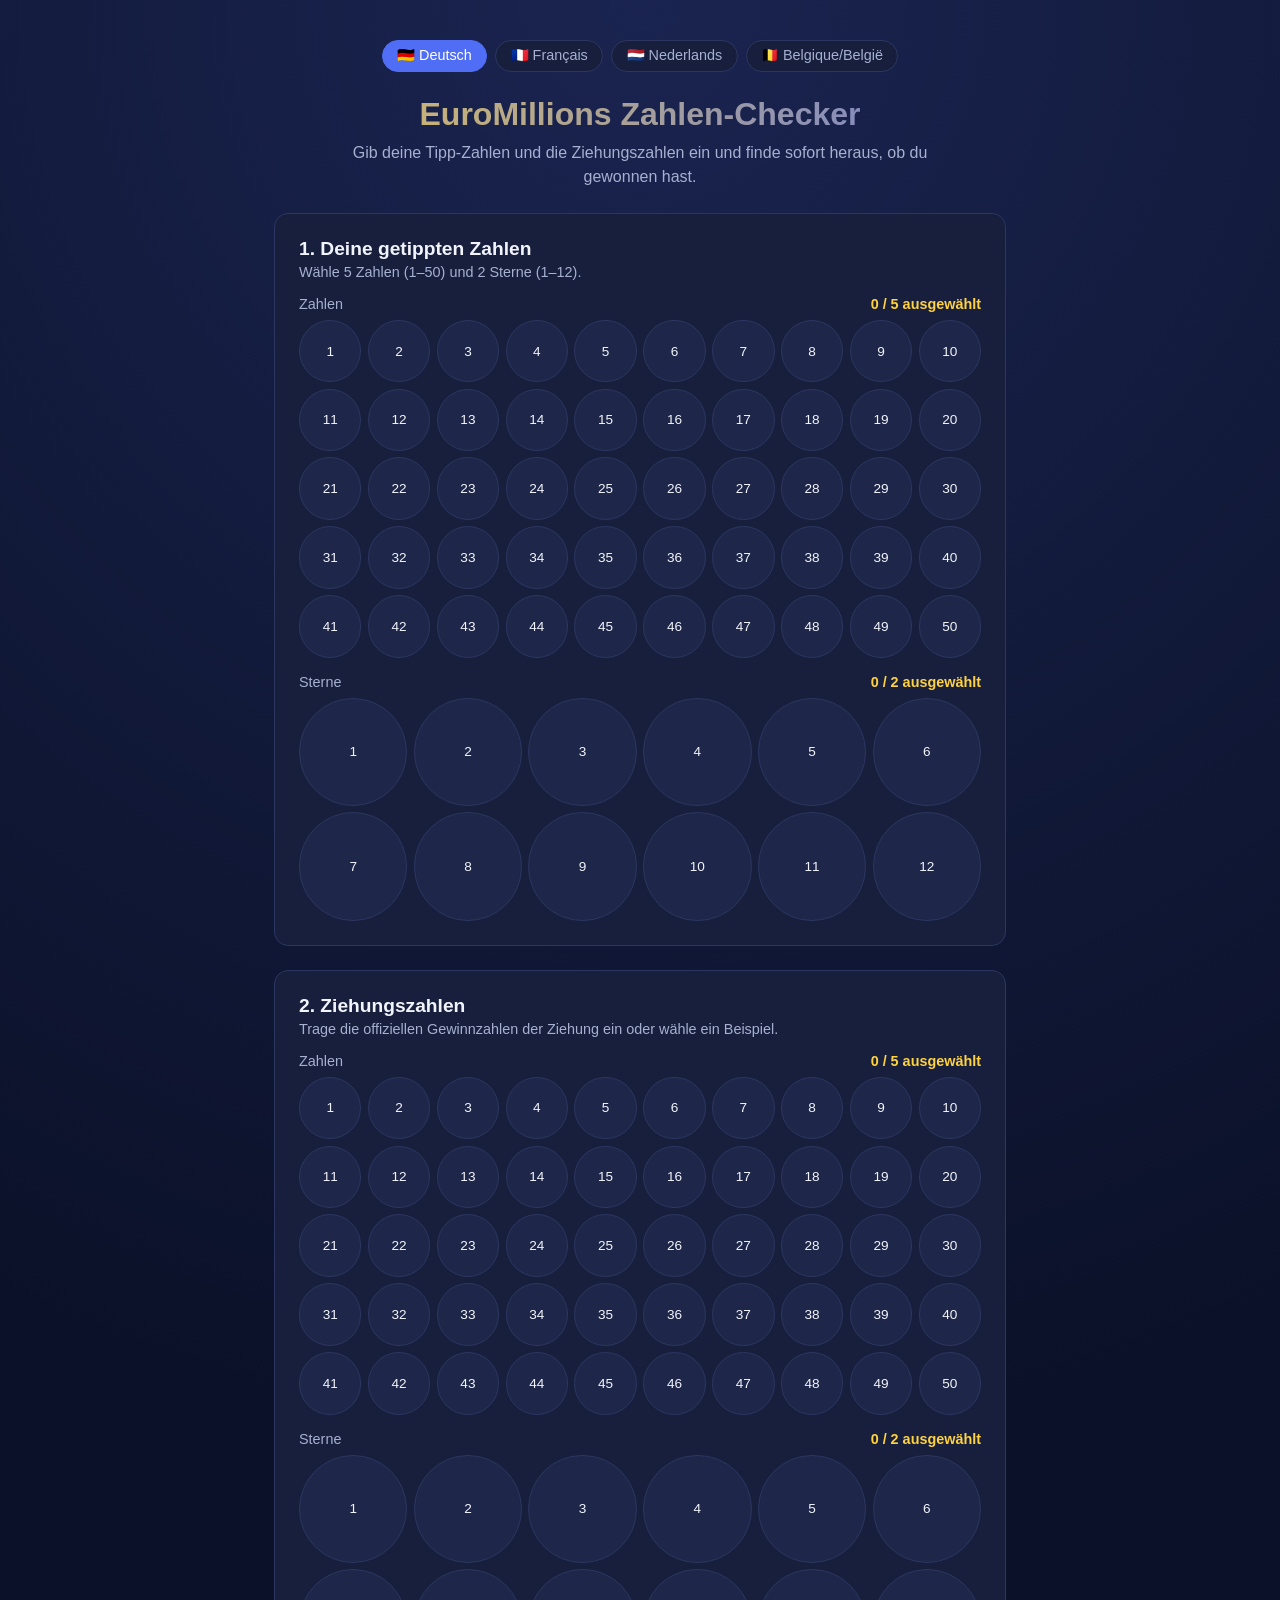
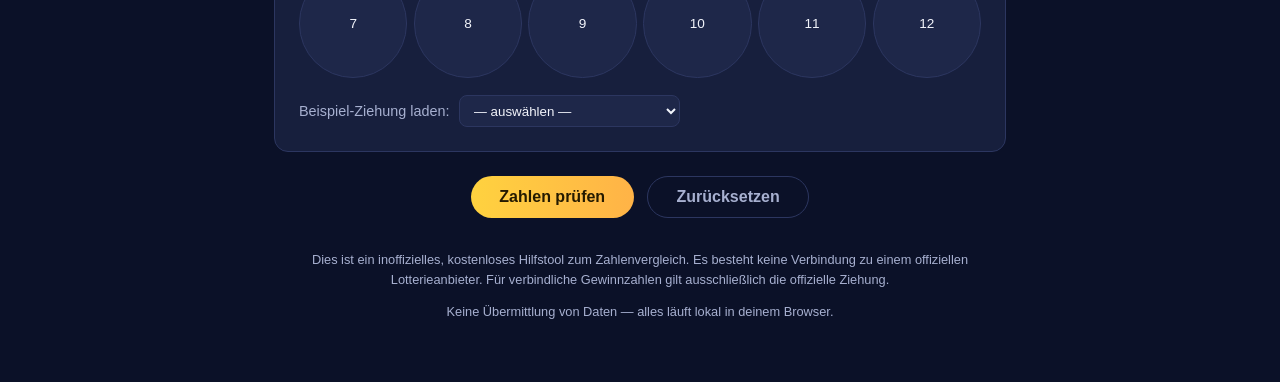
==== index.html @ 64deb373 "Add EuroMillions number checker website (DE/FR/NL/BE) Static client-side site where users pick their" ====
<!DOCTYPE html>
<html lang="de">
<head>
  <meta charset="UTF-8" />
  <meta name="viewport" content="width=device-width, initial-scale=1.0" />
  <title>EuroMillions Zahlen-Checker</title>
  <link rel="stylesheet" href="assets/style.css" />
</head>
<body>
  <header>
    <div class="lang-switch">
      <button class="lang-btn" data-lang="de" type="button">🇩🇪 Deutsch</button>
      <button class="lang-btn" data-lang="fr" type="button">🇫🇷 Français</button>
      <button class="lang-btn" data-lang="nl" type="button">🇳🇱 Nederlands</button>
      <button class="lang-btn" data-lang="be" type="button">🇧🇪 Belgique/België</button>
    </div>
    <h1 data-i18n="headerTitle">EuroMillions Zahlen-Checker</h1>
    <p data-i18n="headerSubtitle">Gib deine Tipp-Zahlen und die Ziehungszahlen ein.</p>
  </header>

  <main>
    <section class="panel">
      <h2 data-i18n="yourNumbersTitle">1. Deine getippten Zahlen</h2>
      <p class="hint" data-i18n="yourNumbersHint">Wähle 5 Zahlen und 2 Sterne.</p>

      <div class="group-label">
        <span data-i18n="mainNumbersLabel">Zahlen</span>
        <span class="count" id="yourMainCount">0 / 5</span>
      </div>
      <div class="grid" id="yourMainGrid" data-count="main"></div>

      <div class="group-label">
        <span data-i18n="starsLabel">Sterne</span>
        <span class="count" id="yourStarsCount">0 / 2</span>
      </div>
      <div class="grid" id="yourStarsGrid" data-count="stars"></div>
    </section>

    <section class="panel">
      <h2 data-i18n="winningNumbersTitle">2. Ziehungszahlen</h2>
      <p class="hint" data-i18n="winningNumbersHint">Trage die offiziellen Gewinnzahlen ein.</p>

      <div class="group-label">
        <span data-i18n="mainNumbersLabel">Zahlen</span>
        <span class="count" id="winMainCount">0 / 5</span>
      </div>
      <div class="grid" id="winMainGrid" data-count="main"></div>

      <div class="group-label">
        <span data-i18n="starsLabel">Sterne</span>
        <span class="count" id="winStarsCount">0 / 2</span>
      </div>
      <div class="grid" id="winStarsGrid" data-count="stars"></div>

      <div class="example-row">
        <label for="exampleSelect" data-i18n="exampleDrawsLabel">Beispiel-Ziehung laden:</label>
        <select id="exampleSelect"></select>
      </div>
    </section>

    <div class="actions">
      <button class="btn btn-primary" id="checkBtn" data-i18n="checkButton" type="button">Zahlen prüfen</button>
      <button class="btn btn-secondary" id="resetBtn" data-i18n="resetButton" type="button">Zurücksetzen</button>
    </div>

    <p class="warning" id="incompleteWarning" hidden></p>

    <section class="panel result-panel" id="resultPanel" hidden>
      <h2 data-i18n="resultTitle">Ergebnis</h2>
      <p id="resultSummary"></p>
      <p id="resultTier" hidden></p>
      <p id="resultMessage"></p>
    </section>
  </main>

  <footer>
    <p data-i18n="footerDisclaimer"></p>
    <p data-i18n="footerNote"></p>
  </footer>

  <script src="assets/i18n.js"></script>
  <script src="assets/app.js"></script>
</body>
</html>
---- assets/style.css ----
:root {
  --bg: #0f1730;
  --bg-panel: #171f3d;
  --bg-panel-2: #1e2749;
  --accent: #ffd23f;
  --accent-2: #4f6df5;
  --text: #f2f4fb;
  --text-dim: #a7b0d0;
  --border: #2c3660;
  --win: #2ecc71;
  --no-win: #ff6b6b;
  --radius: 14px;
}

* {
  box-sizing: border-box;
}

body {
  margin: 0;
  font-family: "Segoe UI", Roboto, Helvetica, Arial, sans-serif;
  background: radial-gradient(circle at top, #1a2450, #0b1128 70%);
  color: var(--text);
  min-height: 100vh;
  padding-bottom: 3rem;
}

header {
  text-align: center;
  padding: 2.5rem 1.5rem 1.5rem;
}

.lang-switch {
  display: flex;
  justify-content: center;
  gap: 0.5rem;
  margin-bottom: 1.5rem;
  flex-wrap: wrap;
}

.lang-btn {
  background: var(--bg-panel);
  border: 1px solid var(--border);
  color: var(--text-dim);
  padding: 0.4rem 0.9rem;
  border-radius: 999px;
  cursor: pointer;
  font-size: 0.9rem;
  transition: all 0.15s ease;
}

.lang-btn:hover {
  color: var(--text);
  border-color: var(--accent-2);
}

.lang-btn.active {
  background: var(--accent-2);
  color: #fff;
  border-color: var(--accent-2);
}

header h1 {
  margin: 0 0 0.5rem;
  font-size: 2rem;
  background: linear-gradient(90deg, var(--accent), var(--accent-2));
  -webkit-background-clip: text;
  background-clip: text;
  color: transparent;
}

header p {
  color: var(--text-dim);
  max-width: 600px;
  margin: 0 auto;
  line-height: 1.5;
}

main {
  max-width: 780px;
  margin: 0 auto;
  padding: 0 1.5rem;
  display: flex;
  flex-direction: column;
  gap: 1.5rem;
}

.panel {
  background: var(--bg-panel);
  border: 1px solid var(--border);
  border-radius: var(--radius);
  padding: 1.5rem;
}

.panel h2 {
  margin: 0 0 0.25rem;
  font-size: 1.2rem;
}

.panel .hint {
  color: var(--text-dim);
  font-size: 0.9rem;
  margin: 0 0 1rem;
}

.group-label {
  display: flex;
  justify-content: space-between;
  align-items: baseline;
  margin: 1rem 0 0.5rem;
  font-size: 0.9rem;
  color: var(--text-dim);
}

.group-label .count {
  font-weight: 600;
  color: var(--accent);
}

.grid {
  display: grid;
  grid-template-columns: repeat(10, 1fr);
  gap: 0.4rem;
}

.grid[data-count="stars"] {
  grid-template-columns: repeat(6, 1fr);
}

.num-btn {
  aspect-ratio: 1;
  border-radius: 50%;
  border: 1px solid var(--border);
  background: var(--bg-panel-2);
  color: var(--text);
  font-size: 0.85rem;
  cursor: pointer;
  transition: transform 0.1s ease, background 0.15s ease, border-color 0.15s ease;
}

.num-btn:hover {
  border-color: var(--accent-2);
  transform: scale(1.05);
}

.num-btn.selected {
  background: var(--accent-2);
  border-color: var(--accent-2);
  color: #fff;
  font-weight: 700;
}

.grid[data-count="stars"] .num-btn.selected {
  background: var(--accent);
  border-color: var(--accent);
  color: #241a00;
}

.num-btn.match {
  outline: 3px solid var(--win);
  outline-offset: 1px;
}

.example-row {
  display: flex;
  align-items: center;
  gap: 0.6rem;
  margin-top: 1.1rem;
  flex-wrap: wrap;
}

.example-row label {
  font-size: 0.9rem;
  color: var(--text-dim);
}

.example-row select {
  background: var(--bg-panel-2);
  color: var(--text);
  border: 1px solid var(--border);
  border-radius: 8px;
  padding: 0.4rem 0.6rem;
}

.actions {
  display: flex;
  gap: 0.8rem;
  justify-content: center;
  flex-wrap: wrap;
}

.btn {
  border: none;
  border-radius: 999px;
  padding: 0.7rem 1.8rem;
  font-size: 1rem;
  font-weight: 600;
  cursor: pointer;
  transition: transform 0.1s ease, opacity 0.15s ease;
}

.btn:hover {
  transform: translateY(-1px);
}

.btn-primary {
  background: linear-gradient(90deg, var(--accent), #ffb347);
  color: #241a00;
}

.btn-secondary {
  background: transparent;
  color: var(--text-dim);
  border: 1px solid var(--border);
}

.warning {
  text-align: center;
  color: var(--no-win);
  font-weight: 600;
}

.result-panel {
  text-align: center;
  border-width: 2px;
}

.result-panel.win {
  border-color: var(--win);
  box-shadow: 0 0 0 1px var(--win) inset;
}

.result-panel.no-win {
  border-color: var(--no-win);
  box-shadow: 0 0 0 1px var(--no-win) inset;
}

#resultSummary {
  font-size: 1.1rem;
  margin: 0.5rem 0;
}

#resultTier {
  font-weight: 700;
  color: var(--accent);
  margin: 0.5rem 0;
}

#resultMessage {
  font-size: 1.15rem;
  font-weight: 600;
  margin: 0.5rem 0 0;
}

footer {
  max-width: 780px;
  margin: 2rem auto 0;
  padding: 0 1.5rem;
  color: var(--text-dim);
  font-size: 0.8rem;
  line-height: 1.5;
  text-align: center;
}

@media (max-width: 480px) {
  .grid {
    grid-template-columns: repeat(6, 1fr);
  }
  .grid[data-count="stars"] {
    grid-template-columns: repeat(6, 1fr);
  }
}
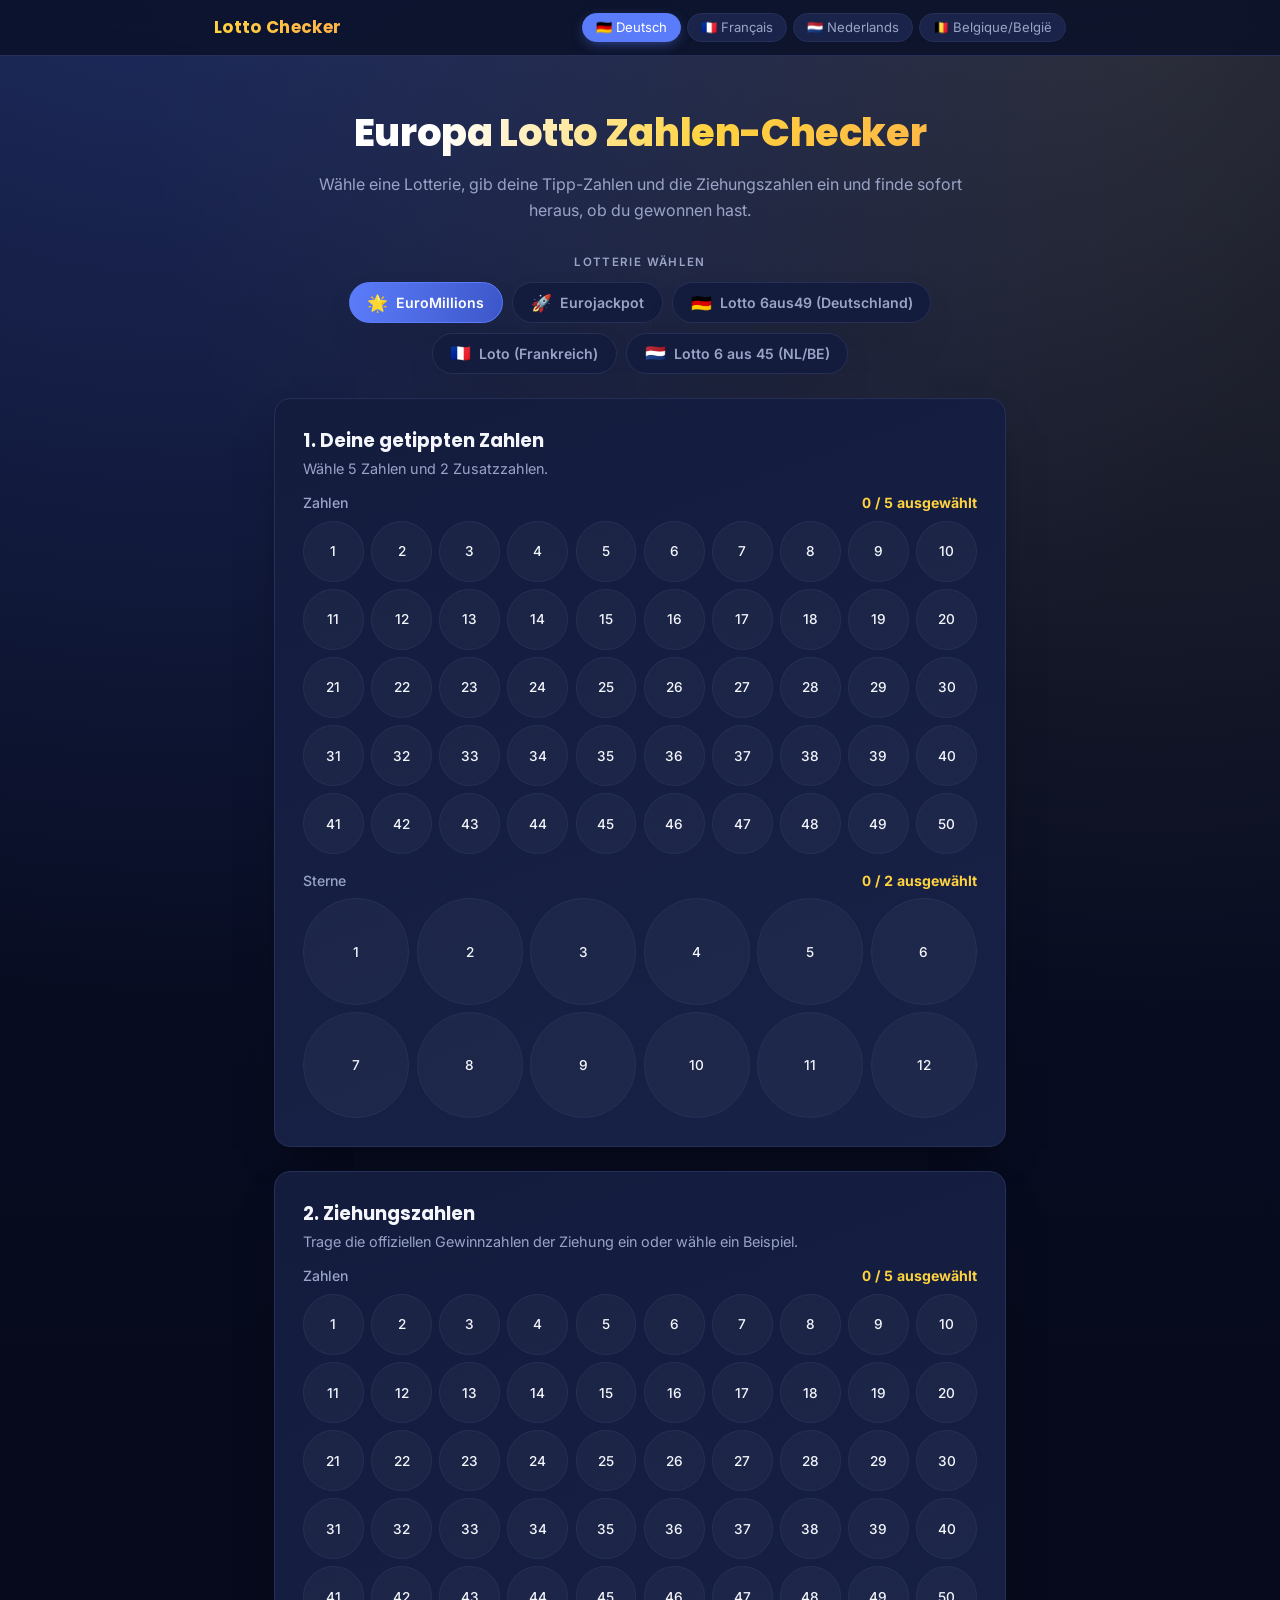
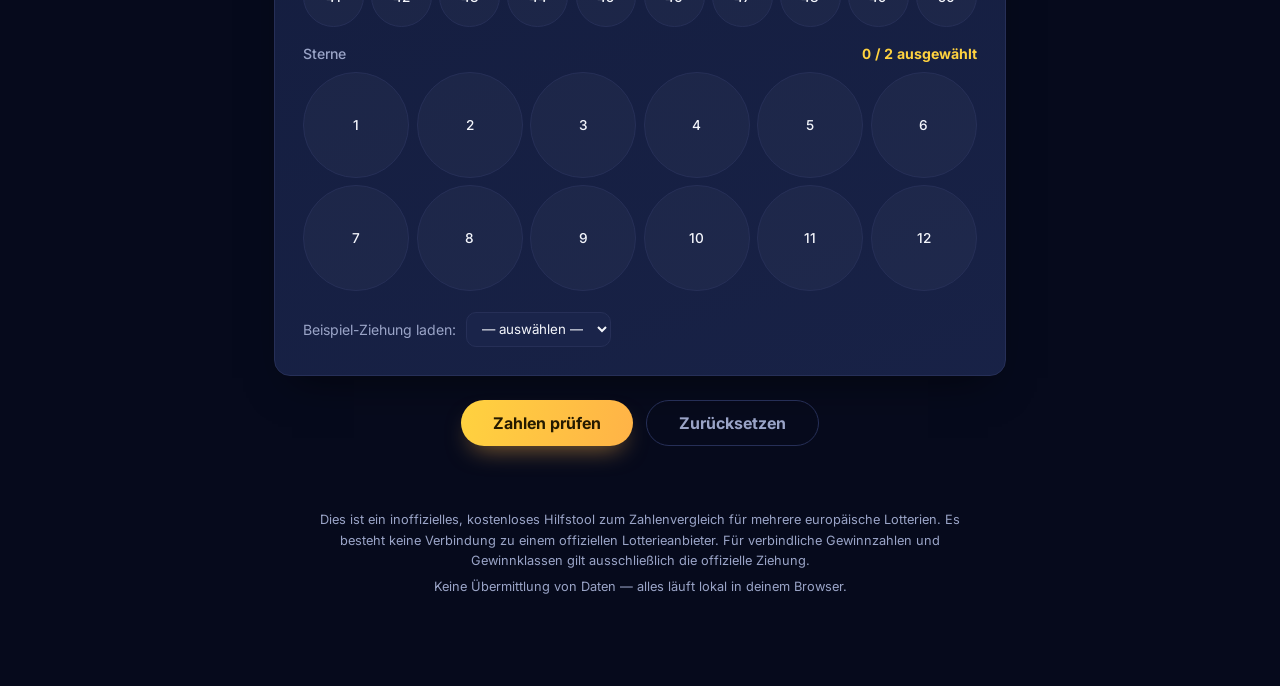
==== commit a1ba8b04: "Add multiple European lotteries and redesign for a professional look Adds a game switcher (Eurojackp" ====
--- a/index.html
+++ b/index.html
@@ -3,37 +3,54 @@
 <head>
   <meta charset="UTF-8" />
   <meta name="viewport" content="width=device-width, initial-scale=1.0" />
-  <title>EuroMillions Zahlen-Checker</title>
+  <title>Europa Lotto Zahlen-Checker</title>
+  <link rel="icon" href="data:image/svg+xml,%3Csvg xmlns='http://www.w3.org/2000/svg' viewBox='0 0 100 100'%3E%3Ccircle cx='50' cy='50' r='46' fill='%23ffd23f'/%3E%3Ctext x='50' y='66' font-size='54' text-anchor='middle' font-family='sans-serif'%3E%F0%9F%8D%80%3C/text%3E%3C/svg%3E" />
+  <link rel="preconnect" href="https://fonts.googleapis.com" />
+  <link rel="preconnect" href="https://fonts.gstatic.com" crossorigin />
+  <link href="https://fonts.googleapis.com/css2?family=Poppins:wght@600;700;800&family=Inter:wght@400;500;600;700&display=swap" rel="stylesheet" />
   <link rel="stylesheet" href="assets/style.css" />
 </head>
 <body>
+  <div class="topbar">
+    <div class="topbar-inner">
+      <div class="brand" data-i18n="brand">Lotto Checker</div>
+      <div class="lang-switch">
+        <button class="lang-btn" data-lang="de" type="button">🇩🇪 Deutsch</button>
+        <button class="lang-btn" data-lang="fr" type="button">🇫🇷 Français</button>
+        <button class="lang-btn" data-lang="nl" type="button">🇳🇱 Nederlands</button>
+        <button class="lang-btn" data-lang="be" type="button">🇧🇪 Belgique/België</button>
+      </div>
+    </div>
+  </div>
+
   <header>
-    <div class="lang-switch">
-      <button class="lang-btn" data-lang="de" type="button">🇩🇪 Deutsch</button>
-      <button class="lang-btn" data-lang="fr" type="button">🇫🇷 Français</button>
-      <button class="lang-btn" data-lang="nl" type="button">🇳🇱 Nederlands</button>
-      <button class="lang-btn" data-lang="be" type="button">🇧🇪 Belgique/België</button>
-    </div>
-    <h1 data-i18n="headerTitle">EuroMillions Zahlen-Checker</h1>
-    <p data-i18n="headerSubtitle">Gib deine Tipp-Zahlen und die Ziehungszahlen ein.</p>
+    <h1 data-i18n="headerTitle">Europa Lotto Zahlen-Checker</h1>
+    <p data-i18n="headerSubtitle">Wähle eine Lotterie und prüfe deine Zahlen.</p>
   </header>
 
   <main>
+    <section class="game-select-panel">
+      <p class="section-kicker" data-i18n="gameSelectorLabel">Lotterie wählen</p>
+      <div class="game-switch" id="gameSwitch"></div>
+    </section>
+
     <section class="panel">
       <h2 data-i18n="yourNumbersTitle">1. Deine getippten Zahlen</h2>
-      <p class="hint" data-i18n="yourNumbersHint">Wähle 5 Zahlen und 2 Sterne.</p>
+      <p class="hint" id="yourNumbersHint">Wähle deine Zahlen.</p>
 
       <div class="group-label">
         <span data-i18n="mainNumbersLabel">Zahlen</span>
         <span class="count" id="yourMainCount">0 / 5</span>
       </div>
-      <div class="grid" id="yourMainGrid" data-count="main"></div>
+      <div class="grid" id="yourMainGrid"></div>
 
-      <div class="group-label">
-        <span data-i18n="starsLabel">Sterne</span>
-        <span class="count" id="yourStarsCount">0 / 2</span>
+      <div class="bonus-section">
+        <div class="group-label">
+          <span id="yourBonusLabel">Sterne</span>
+          <span class="count" id="yourBonusCount">0 / 2</span>
+        </div>
+        <div class="grid grid-bonus" id="yourBonusGrid"></div>
       </div>
-      <div class="grid" id="yourStarsGrid" data-count="stars"></div>
     </section>
 
     <section class="panel">
@@ -44,13 +61,15 @@
         <span data-i18n="mainNumbersLabel">Zahlen</span>
         <span class="count" id="winMainCount">0 / 5</span>
       </div>
-      <div class="grid" id="winMainGrid" data-count="main"></div>
+      <div class="grid" id="winMainGrid"></div>
 
-      <div class="group-label">
-        <span data-i18n="starsLabel">Sterne</span>
-        <span class="count" id="winStarsCount">0 / 2</span>
+      <div class="bonus-section">
+        <div class="group-label">
+          <span id="winBonusLabel">Sterne</span>
+          <span class="count" id="winBonusCount">0 / 2</span>
+        </div>
+        <div class="grid grid-bonus" id="winBonusGrid"></div>
       </div>
-      <div class="grid" id="winStarsGrid" data-count="stars"></div>
 
       <div class="example-row">
         <label for="exampleSelect" data-i18n="exampleDrawsLabel">Beispiel-Ziehung laden:</label>
@@ -78,6 +97,7 @@
     <p data-i18n="footerNote"></p>
   </footer>
 
+  <script src="assets/games.js"></script>
   <script src="assets/i18n.js"></script>
   <script src="assets/app.js"></script>
 </body>
--- a/assets/style.css
+++ b/assets/style.css
@@ -1,15 +1,20 @@
 :root {
-  --bg: #0f1730;
-  --bg-panel: #171f3d;
-  --bg-panel-2: #1e2749;
+  --bg: #0a1128;
+  --bg-panel: #131c3d;
+  --bg-panel-2: #1a244a;
   --accent: #ffd23f;
-  --accent-2: #4f6df5;
-  --text: #f2f4fb;
-  --text-dim: #a7b0d0;
-  --border: #2c3660;
-  --win: #2ecc71;
-  --no-win: #ff6b6b;
-  --radius: 14px;
+  --accent-2: #5b7cfa;
+  --accent-2-dark: #3d57c9;
+  --text: #f4f6fc;
+  --text-dim: #9aa4c7;
+  --border: #262f57;
+  --win: #34d399;
+  --no-win: #ff6b81;
+  --radius: 16px;
+  --radius-sm: 10px;
+  --shadow: 0 20px 40px -18px rgba(0, 0, 0, 0.55);
+  --font-head: "Poppins", "Segoe UI", sans-serif;
+  --font-body: "Inter", "Segoe UI", sans-serif;
 }
 
 * {
@@ -18,34 +23,63 @@
 
 body {
   margin: 0;
-  font-family: "Segoe UI", Roboto, Helvetica, Arial, sans-serif;
-  background: radial-gradient(circle at top, #1a2450, #0b1128 70%);
+  font-family: var(--font-body);
+  background:
+    radial-gradient(circle at 15% -10%, rgba(91, 124, 250, 0.25), transparent 45%),
+    radial-gradient(circle at 90% 0%, rgba(255, 210, 63, 0.12), transparent 40%),
+    linear-gradient(180deg, #0c1330, #060a1c 60%);
   color: var(--text);
   min-height: 100vh;
-  padding-bottom: 3rem;
-}
-
-header {
-  text-align: center;
-  padding: 2.5rem 1.5rem 1.5rem;
+  padding-bottom: 4rem;
+}
+
+/* ---------- Topbar ---------- */
+.topbar {
+  position: sticky;
+  top: 0;
+  z-index: 20;
+  background: rgba(10, 17, 40, 0.85);
+  backdrop-filter: blur(10px);
+  border-bottom: 1px solid var(--border);
+}
+
+.topbar-inner {
+  max-width: 900px;
+  margin: 0 auto;
+  padding: 0.8rem 1.5rem;
+  display: flex;
+  align-items: center;
+  justify-content: space-between;
+  gap: 1rem;
+  flex-wrap: wrap;
+}
+
+.brand {
+  font-family: var(--font-head);
+  font-weight: 700;
+  font-size: 1.05rem;
+  letter-spacing: 0.02em;
+  background: linear-gradient(90deg, var(--accent), #ffb347);
+  -webkit-background-clip: text;
+  background-clip: text;
+  color: transparent;
 }
 
 .lang-switch {
   display: flex;
-  justify-content: center;
-  gap: 0.5rem;
-  margin-bottom: 1.5rem;
+  gap: 0.4rem;
   flex-wrap: wrap;
 }
 
 .lang-btn {
-  background: var(--bg-panel);
-  border: 1px solid var(--border);
-  color: var(--text-dim);
-  padding: 0.4rem 0.9rem;
+  background: var(--bg-panel-2);
+  border: 1px solid var(--border);
+  color: var(--text-dim);
+  padding: 0.35rem 0.8rem;
   border-radius: 999px;
   cursor: pointer;
-  font-size: 0.9rem;
+  font-size: 0.82rem;
+  font-family: var(--font-body);
   transition: all 0.15s ease;
 }
 
@@ -58,12 +92,24 @@
   background: var(--accent-2);
   color: #fff;
   border-color: var(--accent-2);
+  box-shadow: 0 4px 14px -4px rgba(91, 124, 250, 0.6);
+}
+
+/* ---------- Header ---------- */
+header {
+  text-align: center;
+  padding: 3rem 1.5rem 2rem;
+  max-width: 720px;
+  margin: 0 auto;
 }
 
 header h1 {
-  margin: 0 0 0.5rem;
-  font-size: 2rem;
-  background: linear-gradient(90deg, var(--accent), var(--accent-2));
+  font-family: var(--font-head);
+  margin: 0 0 0.7rem;
+  font-size: clamp(1.7rem, 4vw, 2.4rem);
+  font-weight: 800;
+  letter-spacing: -0.01em;
+  background: linear-gradient(100deg, #fff 20%, var(--accent) 60%, #ffb347 100%);
   -webkit-background-clip: text;
   background-clip: text;
   color: transparent;
@@ -71,11 +117,12 @@
 
 header p {
   color: var(--text-dim);
-  max-width: 600px;
-  margin: 0 auto;
-  line-height: 1.5;
-}
-
+  line-height: 1.6;
+  margin: 0;
+  font-size: 1rem;
+}
+
+/* ---------- Main layout ---------- */
 main {
   max-width: 780px;
   margin: 0 auto;
@@ -86,44 +133,104 @@
 }
 
 .panel {
+  background: linear-gradient(160deg, var(--bg-panel), var(--bg-panel-2) 140%);
+  border: 1px solid var(--border);
+  border-radius: var(--radius);
+  padding: 1.75rem;
+  box-shadow: var(--shadow);
+}
+
+.panel h2 {
+  font-family: var(--font-head);
+  margin: 0 0 0.35rem;
+  font-size: 1.15rem;
+  font-weight: 700;
+}
+
+.panel .hint {
+  color: var(--text-dim);
+  font-size: 0.9rem;
+  margin: 0 0 1.1rem;
+}
+
+/* ---------- Game selector ---------- */
+.game-select-panel {
+  text-align: center;
+}
+
+.section-kicker {
+  text-transform: uppercase;
+  letter-spacing: 0.12em;
+  font-size: 0.72rem;
+  font-weight: 600;
+  color: var(--text-dim);
+  margin: 0 0 0.8rem;
+}
+
+.game-switch {
+  display: flex;
+  gap: 0.6rem;
+  flex-wrap: wrap;
+  justify-content: center;
+}
+
+.game-btn {
+  display: flex;
+  align-items: center;
+  gap: 0.5rem;
   background: var(--bg-panel);
   border: 1px solid var(--border);
-  border-radius: var(--radius);
-  padding: 1.5rem;
-}
-
-.panel h2 {
-  margin: 0 0 0.25rem;
-  font-size: 1.2rem;
-}
-
-.panel .hint {
-  color: var(--text-dim);
-  font-size: 0.9rem;
-  margin: 0 0 1rem;
-}
-
+  color: var(--text-dim);
+  padding: 0.6rem 1.1rem;
+  border-radius: 999px;
+  cursor: pointer;
+  font-family: var(--font-body);
+  font-weight: 600;
+  font-size: 0.88rem;
+  transition: transform 0.15s ease, border-color 0.15s ease, background 0.15s ease, color 0.15s ease;
+  box-shadow: var(--shadow);
+}
+
+.game-btn .game-icon {
+  font-size: 1.05rem;
+}
+
+.game-btn:hover {
+  transform: translateY(-1px);
+  border-color: var(--accent-2);
+  color: var(--text);
+}
+
+.game-btn.active {
+  background: linear-gradient(100deg, var(--accent-2), var(--accent-2-dark));
+  border-color: var(--accent-2);
+  color: #fff;
+}
+
+/* ---------- Number grids ---------- */
 .group-label {
   display: flex;
   justify-content: space-between;
   align-items: baseline;
-  margin: 1rem 0 0.5rem;
-  font-size: 0.9rem;
-  color: var(--text-dim);
+  margin: 1.1rem 0 0.6rem;
+  font-size: 0.88rem;
+  color: var(--text-dim);
+  font-weight: 500;
 }
 
 .group-label .count {
-  font-weight: 600;
+  font-weight: 700;
   color: var(--accent);
+  font-variant-numeric: tabular-nums;
 }
 
 .grid {
   display: grid;
   grid-template-columns: repeat(10, 1fr);
-  gap: 0.4rem;
-}
-
-.grid[data-count="stars"] {
+  gap: 0.45rem;
+}
+
+.grid-bonus {
   grid-template-columns: repeat(6, 1fr);
 }
 
@@ -131,29 +238,38 @@
   aspect-ratio: 1;
   border-radius: 50%;
   border: 1px solid var(--border);
-  background: var(--bg-panel-2);
+  background: rgba(255, 255, 255, 0.03);
   color: var(--text);
   font-size: 0.85rem;
+  font-family: var(--font-body);
+  font-weight: 500;
   cursor: pointer;
-  transition: transform 0.1s ease, background 0.15s ease, border-color 0.15s ease;
+  transition: transform 0.1s ease, background 0.15s ease, border-color 0.15s ease, box-shadow 0.15s ease;
 }
 
 .num-btn:hover {
   border-color: var(--accent-2);
-  transform: scale(1.05);
+  transform: scale(1.06);
+}
+
+.num-btn:focus-visible {
+  outline: 2px solid var(--accent);
+  outline-offset: 2px;
 }
 
 .num-btn.selected {
-  background: var(--accent-2);
+  background: linear-gradient(150deg, var(--accent-2), var(--accent-2-dark));
   border-color: var(--accent-2);
   color: #fff;
   font-weight: 700;
-}
-
-.grid[data-count="stars"] .num-btn.selected {
-  background: var(--accent);
+  box-shadow: 0 6px 14px -6px rgba(91, 124, 250, 0.7);
+}
+
+.grid-bonus .num-btn.selected {
+  background: linear-gradient(150deg, var(--accent), #ffb347);
   border-color: var(--accent);
   color: #241a00;
+  box-shadow: 0 6px 14px -6px rgba(255, 210, 63, 0.6);
 }
 
 .num-btn.match {
@@ -161,16 +277,17 @@
   outline-offset: 1px;
 }
 
+/* ---------- Example row ---------- */
 .example-row {
   display: flex;
   align-items: center;
   gap: 0.6rem;
-  margin-top: 1.1rem;
+  margin-top: 1.3rem;
   flex-wrap: wrap;
 }
 
 .example-row label {
-  font-size: 0.9rem;
+  font-size: 0.88rem;
   color: var(--text-dim);
 }
 
@@ -178,10 +295,12 @@
   background: var(--bg-panel-2);
   color: var(--text);
   border: 1px solid var(--border);
-  border-radius: 8px;
-  padding: 0.4rem 0.6rem;
-}
-
+  border-radius: var(--radius-sm);
+  padding: 0.45rem 0.7rem;
+  font-family: var(--font-body);
+}
+
+/* ---------- Actions ---------- */
 .actions {
   display: flex;
   gap: 0.8rem;
@@ -192,20 +311,22 @@
 .btn {
   border: none;
   border-radius: 999px;
-  padding: 0.7rem 1.8rem;
+  padding: 0.75rem 2rem;
   font-size: 1rem;
-  font-weight: 600;
+  font-weight: 700;
+  font-family: var(--font-body);
   cursor: pointer;
-  transition: transform 0.1s ease, opacity 0.15s ease;
+  transition: transform 0.12s ease, box-shadow 0.15s ease, opacity 0.15s ease;
 }
 
 .btn:hover {
-  transform: translateY(-1px);
+  transform: translateY(-2px);
 }
 
 .btn-primary {
-  background: linear-gradient(90deg, var(--accent), #ffb347);
+  background: linear-gradient(100deg, var(--accent), #ffb347);
   color: #241a00;
+  box-shadow: 0 12px 24px -10px rgba(255, 179, 71, 0.55);
 }
 
 .btn-secondary {
@@ -214,10 +335,17 @@
   border: 1px solid var(--border);
 }
 
+.btn-secondary:hover {
+  border-color: var(--accent-2);
+  color: var(--text);
+}
+
+/* ---------- Result & warning ---------- */
 .warning {
   text-align: center;
   color: var(--no-win);
   font-weight: 600;
+  margin: 0;
 }
 
 .result-panel {
@@ -227,12 +355,12 @@
 
 .result-panel.win {
   border-color: var(--win);
-  box-shadow: 0 0 0 1px var(--win) inset;
+  box-shadow: 0 0 0 1px var(--win) inset, var(--shadow);
 }
 
 .result-panel.no-win {
   border-color: var(--no-win);
-  box-shadow: 0 0 0 1px var(--no-win) inset;
+  box-shadow: 0 0 0 1px var(--no-win) inset, var(--shadow);
 }
 
 #resultSummary {
@@ -247,26 +375,37 @@
 }
 
 #resultMessage {
-  font-size: 1.15rem;
-  font-weight: 600;
+  font-size: 1.2rem;
+  font-weight: 700;
+  font-family: var(--font-head);
   margin: 0.5rem 0 0;
 }
 
+/* ---------- Footer ---------- */
 footer {
-  max-width: 780px;
-  margin: 2rem auto 0;
-  padding: 0 1.5rem;
+  max-width: 720px;
+  margin: 2.5rem auto 0;
+  padding: 1.25rem 1.5rem;
   color: var(--text-dim);
   font-size: 0.8rem;
-  line-height: 1.5;
+  line-height: 1.6;
   text-align: center;
 }
 
+footer p {
+  margin: 0.3rem 0;
+}
+
+/* ---------- Responsive ---------- */
 @media (max-width: 480px) {
   .grid {
     grid-template-columns: repeat(6, 1fr);
   }
-  .grid[data-count="stars"] {
-    grid-template-columns: repeat(6, 1fr);
+  .panel {
+    padding: 1.25rem;
   }
-}
+  .topbar-inner {
+    justify-content: center;
+    text-align: center;
+  }
+}
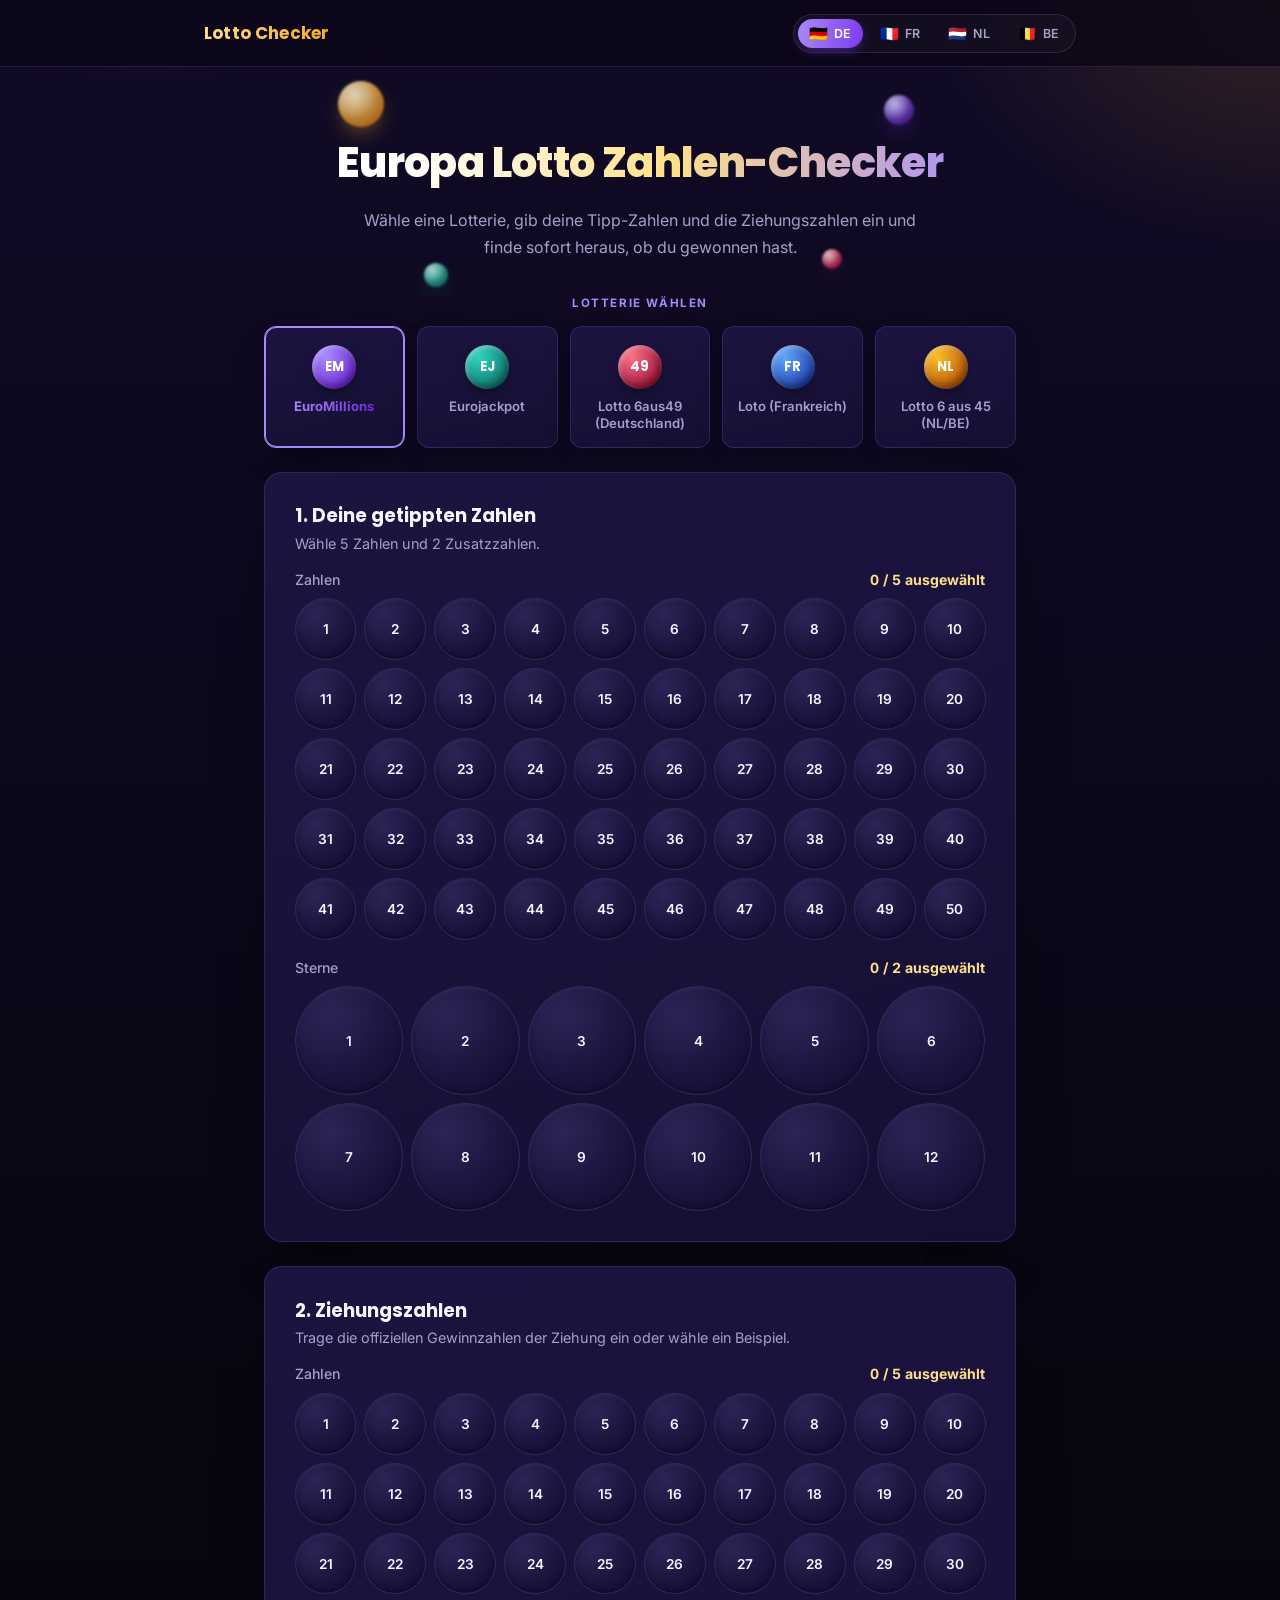
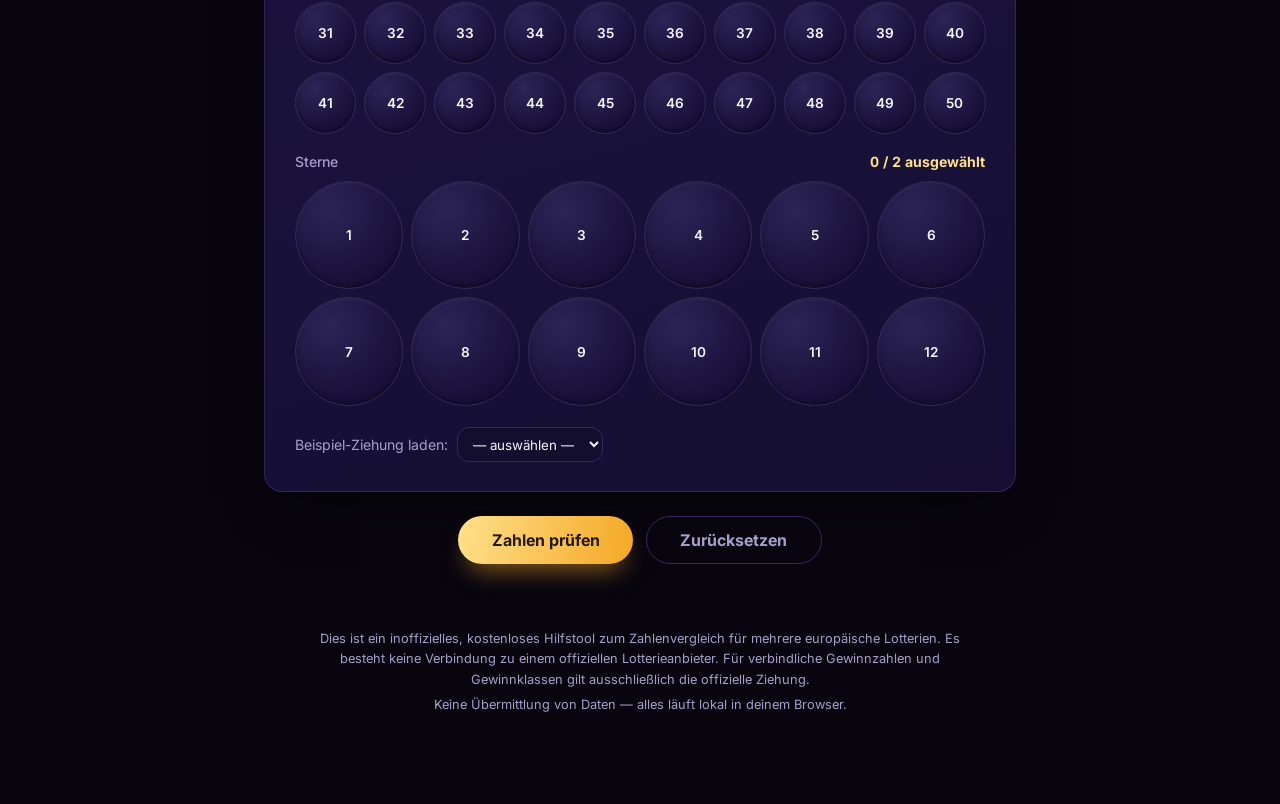
==== commit 6e3867bd: "Redesign with glossy lottery-ball styling and per-game color identity Replaces the flat dark-navy/go" ====
--- a/index.html
+++ b/index.html
@@ -4,7 +4,7 @@
   <meta charset="UTF-8" />
   <meta name="viewport" content="width=device-width, initial-scale=1.0" />
   <title>Europa Lotto Zahlen-Checker</title>
-  <link rel="icon" href="data:image/svg+xml,%3Csvg xmlns='http://www.w3.org/2000/svg' viewBox='0 0 100 100'%3E%3Ccircle cx='50' cy='50' r='46' fill='%23ffd23f'/%3E%3Ctext x='50' y='66' font-size='54' text-anchor='middle' font-family='sans-serif'%3E%F0%9F%8D%80%3C/text%3E%3C/svg%3E" />
+  <link rel="icon" href="data:image/svg+xml,%3Csvg xmlns='http://www.w3.org/2000/svg' viewBox='0 0 100 100'%3E%3Cdefs%3E%3CradialGradient id='g' cx='35%25' cy='30%25' r='75%25'%3E%3Cstop offset='0%25' stop-color='%23ffe08a'/%3E%3Cstop offset='100%25' stop-color='%23c9781a'/%3E%3C/radialGradient%3E%3C/defs%3E%3Ccircle cx='50' cy='50' r='46' fill='url(%23g)'/%3E%3C/svg%3E" />
   <link rel="preconnect" href="https://fonts.googleapis.com" />
   <link rel="preconnect" href="https://fonts.gstatic.com" crossorigin />
   <link href="https://fonts.googleapis.com/css2?family=Poppins:wght@600;700;800&family=Inter:wght@400;500;600;700&display=swap" rel="stylesheet" />
@@ -15,15 +15,21 @@
     <div class="topbar-inner">
       <div class="brand" data-i18n="brand">Lotto Checker</div>
       <div class="lang-switch">
-        <button class="lang-btn" data-lang="de" type="button">🇩🇪 Deutsch</button>
-        <button class="lang-btn" data-lang="fr" type="button">🇫🇷 Français</button>
-        <button class="lang-btn" data-lang="nl" type="button">🇳🇱 Nederlands</button>
-        <button class="lang-btn" data-lang="be" type="button">🇧🇪 Belgique/België</button>
+        <button class="lang-btn" data-lang="de" type="button" title="Deutsch"><span class="flag">🇩🇪</span>DE</button>
+        <button class="lang-btn" data-lang="fr" type="button" title="Français"><span class="flag">🇫🇷</span>FR</button>
+        <button class="lang-btn" data-lang="nl" type="button" title="Nederlands"><span class="flag">🇳🇱</span>NL</button>
+        <button class="lang-btn" data-lang="be" type="button" title="Belgique/België"><span class="flag">🇧🇪</span>BE</button>
       </div>
     </div>
   </div>
 
   <header>
+    <div class="header-orbs" aria-hidden="true">
+      <span class="orb orb-1"></span>
+      <span class="orb orb-2"></span>
+      <span class="orb orb-3"></span>
+      <span class="orb orb-4"></span>
+    </div>
     <h1 data-i18n="headerTitle">Europa Lotto Zahlen-Checker</h1>
     <p data-i18n="headerSubtitle">Wähle eine Lotterie und prüfe deine Zahlen.</p>
   </header>
--- a/assets/style.css
+++ b/assets/style.css
@@ -1,18 +1,23 @@
 :root {
-  --bg: #0a1128;
-  --bg-panel: #131c3d;
-  --bg-panel-2: #1a244a;
-  --accent: #ffd23f;
-  --accent-2: #5b7cfa;
-  --accent-2-dark: #3d57c9;
-  --text: #f4f6fc;
-  --text-dim: #9aa4c7;
-  --border: #262f57;
-  --win: #34d399;
-  --no-win: #ff6b81;
-  --radius: 16px;
-  --radius-sm: 10px;
-  --shadow: 0 20px 40px -18px rgba(0, 0, 0, 0.55);
+  --bg: #0b0716;
+  --bg-panel-1: #1c1440;
+  --bg-panel-2: #130d2e;
+  --border: #34285f;
+  --border-soft: rgba(167, 139, 250, 0.16);
+  --text: #f6f4fd;
+  --text-dim: #a79fc9;
+  --gold-1: #ffe08a;
+  --gold-2: #f4a825;
+  --gold-3: #c9781a;
+  --violet-1: #a78bfa;
+  --violet-2: #7c3aed;
+  --violet-3: #4c1d95;
+  --win: #34e0a1;
+  --no-win: #ff6f8e;
+  --radius: 18px;
+  --radius-sm: 12px;
+  --shadow: 0 24px 48px -20px rgba(0, 0, 0, 0.65);
+  --shadow-soft: 0 10px 24px -12px rgba(0, 0, 0, 0.5);
   --font-head: "Poppins", "Segoe UI", sans-serif;
   --font-body: "Inter", "Segoe UI", sans-serif;
 }
@@ -25,9 +30,10 @@
   margin: 0;
   font-family: var(--font-body);
   background:
-    radial-gradient(circle at 15% -10%, rgba(91, 124, 250, 0.25), transparent 45%),
-    radial-gradient(circle at 90% 0%, rgba(255, 210, 63, 0.12), transparent 40%),
-    linear-gradient(180deg, #0c1330, #060a1c 60%);
+    radial-gradient(ellipse 900px 500px at 12% -8%, rgba(124, 58, 237, 0.35), transparent 55%),
+    radial-gradient(ellipse 700px 500px at 100% 0%, rgba(244, 168, 37, 0.16), transparent 50%),
+    radial-gradient(ellipse 800px 600px at 50% 120%, rgba(52, 224, 161, 0.08), transparent 60%),
+    linear-gradient(180deg, #100a26, #08050f 65%);
   color: var(--text);
   min-height: 100vh;
   padding-bottom: 4rem;
@@ -38,15 +44,15 @@
   position: sticky;
   top: 0;
   z-index: 20;
-  background: rgba(10, 17, 40, 0.85);
-  backdrop-filter: blur(10px);
-  border-bottom: 1px solid var(--border);
+  background: rgba(11, 7, 22, 0.82);
+  backdrop-filter: blur(14px);
+  border-bottom: 1px solid var(--border-soft);
 }
 
 .topbar-inner {
-  max-width: 900px;
+  max-width: 920px;
   margin: 0 auto;
-  padding: 0.8rem 1.5rem;
+  padding: 0.85rem 1.5rem;
   display: flex;
   align-items: center;
   justify-content: space-between;
@@ -58,8 +64,8 @@
   font-family: var(--font-head);
   font-weight: 700;
   font-size: 1.05rem;
-  letter-spacing: 0.02em;
-  background: linear-gradient(90deg, var(--accent), #ffb347);
+  letter-spacing: 0.01em;
+  background: linear-gradient(100deg, var(--gold-1), var(--gold-2));
   -webkit-background-clip: text;
   background-clip: text;
   color: transparent;
@@ -67,64 +73,148 @@
 
 .lang-switch {
   display: flex;
-  gap: 0.4rem;
-  flex-wrap: wrap;
+  gap: 0.35rem;
+  padding: 0.25rem;
+  background: rgba(255, 255, 255, 0.03);
+  border: 1px solid var(--border-soft);
+  border-radius: 999px;
 }
 
 .lang-btn {
-  background: var(--bg-panel-2);
-  border: 1px solid var(--border);
-  color: var(--text-dim);
-  padding: 0.35rem 0.8rem;
+  display: flex;
+  align-items: center;
+  gap: 0.35rem;
+  background: transparent;
+  border: none;
+  color: var(--text-dim);
+  padding: 0.32rem 0.7rem;
   border-radius: 999px;
   cursor: pointer;
-  font-size: 0.82rem;
+  font-size: 0.78rem;
+  font-weight: 600;
   font-family: var(--font-body);
+  letter-spacing: 0.03em;
   transition: all 0.15s ease;
 }
 
+.lang-btn .flag {
+  font-size: 0.95rem;
+}
+
 .lang-btn:hover {
   color: var(--text);
-  border-color: var(--accent-2);
 }
 
 .lang-btn.active {
-  background: var(--accent-2);
+  background: linear-gradient(100deg, var(--violet-1), var(--violet-2));
   color: #fff;
-  border-color: var(--accent-2);
-  box-shadow: 0 4px 14px -4px rgba(91, 124, 250, 0.6);
+  box-shadow: 0 4px 14px -4px rgba(124, 58, 237, 0.7);
 }
 
 /* ---------- Header ---------- */
 header {
+  position: relative;
   text-align: center;
-  padding: 3rem 1.5rem 2rem;
+  padding: 4rem 1.5rem 2.25rem;
   max-width: 720px;
   margin: 0 auto;
+  overflow: hidden;
+}
+
+.header-orbs {
+  position: absolute;
+  inset: 0;
+  pointer-events: none;
+  z-index: 0;
+}
+
+.orb {
+  position: absolute;
+  border-radius: 50%;
+  filter: blur(1px);
+  opacity: 0.85;
+}
+
+.orb::after {
+  content: "";
+  position: absolute;
+  inset: 0;
+  border-radius: 50%;
+  background: radial-gradient(circle at 32% 28%, rgba(255, 255, 255, 0.55), transparent 55%);
+}
+
+.orb-1 {
+  width: 46px;
+  height: 46px;
+  top: 6%;
+  left: 8%;
+  background: radial-gradient(circle at 35% 30%, var(--gold-1), var(--gold-3) 75%);
+  box-shadow: 0 10px 22px -6px rgba(244, 168, 37, 0.55);
+  animation: float-orb 7s ease-in-out infinite;
+}
+
+.orb-2 {
+  width: 30px;
+  height: 30px;
+  top: 12%;
+  right: 12%;
+  background: radial-gradient(circle at 35% 30%, var(--violet-1), var(--violet-3) 75%);
+  box-shadow: 0 10px 22px -6px rgba(124, 58, 237, 0.55);
+  animation: float-orb 8s ease-in-out infinite 0.6s;
+}
+
+.orb-3 {
+  width: 24px;
+  height: 24px;
+  bottom: 4%;
+  left: 20%;
+  background: radial-gradient(circle at 35% 30%, #6ee7c7, #0f766e 75%);
+  box-shadow: 0 10px 22px -6px rgba(52, 224, 161, 0.5);
+  animation: float-orb 6.5s ease-in-out infinite 0.3s;
+}
+
+.orb-4 {
+  width: 20px;
+  height: 20px;
+  bottom: 12%;
+  right: 22%;
+  background: radial-gradient(circle at 35% 30%, #fb96ac, #9f1239 75%);
+  box-shadow: 0 10px 22px -6px rgba(251, 113, 133, 0.5);
+  animation: float-orb 9s ease-in-out infinite 1s;
+}
+
+@keyframes float-orb {
+  0%, 100% { transform: translateY(0) translateX(0); }
+  50% { transform: translateY(-14px) translateX(6px); }
 }
 
 header h1 {
+  position: relative;
+  z-index: 1;
   font-family: var(--font-head);
-  margin: 0 0 0.7rem;
-  font-size: clamp(1.7rem, 4vw, 2.4rem);
+  margin: 0 0 0.8rem;
+  font-size: clamp(1.8rem, 4.2vw, 2.6rem);
   font-weight: 800;
-  letter-spacing: -0.01em;
-  background: linear-gradient(100deg, #fff 20%, var(--accent) 60%, #ffb347 100%);
+  letter-spacing: -0.015em;
+  background: linear-gradient(100deg, #fff 15%, var(--gold-1) 55%, var(--violet-1) 100%);
   -webkit-background-clip: text;
   background-clip: text;
   color: transparent;
 }
 
 header p {
-  color: var(--text-dim);
-  line-height: 1.6;
-  margin: 0;
+  position: relative;
+  z-index: 1;
+  color: var(--text-dim);
+  line-height: 1.65;
+  margin: 0 auto;
+  max-width: 560px;
   font-size: 1rem;
 }
 
 /* ---------- Main layout ---------- */
 main {
-  max-width: 780px;
+  max-width: 800px;
   margin: 0 auto;
   padding: 0 1.5rem;
   display: flex;
@@ -133,10 +223,10 @@
 }
 
 .panel {
-  background: linear-gradient(160deg, var(--bg-panel), var(--bg-panel-2) 140%);
-  border: 1px solid var(--border);
+  background: linear-gradient(165deg, var(--bg-panel-1), var(--bg-panel-2) 140%);
+  border: 1px solid var(--border-soft);
   border-radius: var(--radius);
-  padding: 1.75rem;
+  padding: 1.85rem;
   box-shadow: var(--shadow);
 }
 
@@ -150,7 +240,7 @@
 .panel .hint {
   color: var(--text-dim);
   font-size: 0.9rem;
-  margin: 0 0 1.1rem;
+  margin: 0 0 1.2rem;
 }
 
 /* ---------- Game selector ---------- */
@@ -160,59 +250,91 @@
 
 .section-kicker {
   text-transform: uppercase;
-  letter-spacing: 0.12em;
+  letter-spacing: 0.14em;
   font-size: 0.72rem;
-  font-weight: 600;
-  color: var(--text-dim);
-  margin: 0 0 0.8rem;
+  font-weight: 700;
+  color: var(--violet-1);
+  margin: 0 0 1rem;
 }
 
 .game-switch {
-  display: flex;
+  display: grid;
+  grid-template-columns: repeat(auto-fit, minmax(128px, 1fr));
+  gap: 0.75rem;
+}
+
+.game-card {
+  display: flex;
+  flex-direction: column;
+  align-items: center;
   gap: 0.6rem;
-  flex-wrap: wrap;
-  justify-content: center;
-}
-
-.game-btn {
-  display: flex;
-  align-items: center;
-  gap: 0.5rem;
-  background: var(--bg-panel);
-  border: 1px solid var(--border);
-  color: var(--text-dim);
-  padding: 0.6rem 1.1rem;
-  border-radius: 999px;
+  background: linear-gradient(165deg, var(--bg-panel-1), var(--bg-panel-2) 140%);
+  border: 1px solid var(--border-soft);
+  color: var(--text-dim);
+  padding: 1.1rem 0.75rem 0.9rem;
+  border-radius: var(--radius-sm);
   cursor: pointer;
   font-family: var(--font-body);
+  transition: transform 0.15s ease, border-color 0.15s ease, box-shadow 0.15s ease, color 0.15s ease;
+  box-shadow: var(--shadow-soft);
+}
+
+.game-badge {
+  width: 44px;
+  height: 44px;
+  border-radius: 50%;
+  display: flex;
+  align-items: center;
+  justify-content: center;
+  font-family: var(--font-head);
+  font-weight: 700;
+  font-size: 0.82rem;
+  color: #fff;
+  background: radial-gradient(circle at 32% 28%, var(--game-from), var(--game-to) 78%);
+  box-shadow:
+    inset -3px -4px 7px rgba(0, 0, 0, 0.35),
+    inset 2px 3px 5px rgba(255, 255, 255, 0.35),
+    0 6px 14px -5px rgba(0, 0, 0, 0.55);
+  transition: transform 0.15s ease;
+}
+
+.game-name {
+  font-size: 0.82rem;
   font-weight: 600;
-  font-size: 0.88rem;
-  transition: transform 0.15s ease, border-color 0.15s ease, background 0.15s ease, color 0.15s ease;
-  box-shadow: var(--shadow);
-}
-
-.game-btn .game-icon {
-  font-size: 1.05rem;
-}
-
-.game-btn:hover {
-  transform: translateY(-1px);
-  border-color: var(--accent-2);
-  color: var(--text);
-}
-
-.game-btn.active {
-  background: linear-gradient(100deg, var(--accent-2), var(--accent-2-dark));
-  border-color: var(--accent-2);
-  color: #fff;
-}
-
-/* ---------- Number grids ---------- */
+  line-height: 1.3;
+  color: inherit;
+}
+
+.game-card:hover {
+  transform: translateY(-2px);
+  border-color: var(--game-from);
+  color: var(--text);
+}
+
+.game-card:hover .game-badge {
+  transform: scale(1.06);
+}
+
+.game-card.active {
+  border-color: var(--game-from);
+  color: var(--text);
+  box-shadow: 0 0 0 1px var(--game-from) inset, 0 14px 28px -12px rgba(0, 0, 0, 0.7);
+}
+
+.game-card.active .game-name {
+  background: linear-gradient(100deg, var(--game-from), var(--game-to));
+  -webkit-background-clip: text;
+  background-clip: text;
+  color: transparent;
+  font-weight: 700;
+}
+
+/* ---------- Number grids (glossy lottery balls) ---------- */
 .group-label {
   display: flex;
   justify-content: space-between;
   align-items: baseline;
-  margin: 1.1rem 0 0.6rem;
+  margin: 1.2rem 0 0.65rem;
   font-size: 0.88rem;
   color: var(--text-dim);
   font-weight: 500;
@@ -220,14 +342,14 @@
 
 .group-label .count {
   font-weight: 700;
-  color: var(--accent);
+  color: var(--gold-1);
   font-variant-numeric: tabular-nums;
 }
 
 .grid {
   display: grid;
   grid-template-columns: repeat(10, 1fr);
-  gap: 0.45rem;
+  gap: 0.5rem;
 }
 
 .grid-bonus {
@@ -238,43 +360,50 @@
   aspect-ratio: 1;
   border-radius: 50%;
   border: 1px solid var(--border);
-  background: rgba(255, 255, 255, 0.03);
+  background: radial-gradient(circle at 32% 26%, #2c2456, #170f36 75%);
   color: var(--text);
   font-size: 0.85rem;
   font-family: var(--font-body);
-  font-weight: 500;
+  font-weight: 600;
   cursor: pointer;
+  box-shadow: inset 0 -2px 4px rgba(0, 0, 0, 0.35), inset 0 2px 3px rgba(255, 255, 255, 0.05);
   transition: transform 0.1s ease, background 0.15s ease, border-color 0.15s ease, box-shadow 0.15s ease;
 }
 
 .num-btn:hover {
-  border-color: var(--accent-2);
-  transform: scale(1.06);
+  border-color: var(--violet-1);
+  transform: scale(1.08) translateY(-1px);
 }
 
 .num-btn:focus-visible {
-  outline: 2px solid var(--accent);
+  outline: 2px solid var(--gold-1);
   outline-offset: 2px;
 }
 
 .num-btn.selected {
-  background: linear-gradient(150deg, var(--accent-2), var(--accent-2-dark));
-  border-color: var(--accent-2);
+  background: radial-gradient(circle at 32% 26%, var(--violet-1), var(--violet-3) 78%);
+  border-color: var(--violet-1);
   color: #fff;
   font-weight: 700;
-  box-shadow: 0 6px 14px -6px rgba(91, 124, 250, 0.7);
+  box-shadow:
+    inset -3px -4px 7px rgba(0, 0, 0, 0.35),
+    inset 2px 3px 5px rgba(255, 255, 255, 0.4),
+    0 8px 16px -6px rgba(124, 58, 237, 0.65);
 }
 
 .grid-bonus .num-btn.selected {
-  background: linear-gradient(150deg, var(--accent), #ffb347);
-  border-color: var(--accent);
+  background: radial-gradient(circle at 32% 26%, var(--gold-1), var(--gold-3) 78%);
+  border-color: var(--gold-2);
   color: #241a00;
-  box-shadow: 0 6px 14px -6px rgba(255, 210, 63, 0.6);
+  box-shadow:
+    inset -3px -4px 7px rgba(0, 0, 0, 0.25),
+    inset 2px 3px 5px rgba(255, 255, 255, 0.55),
+    0 8px 16px -6px rgba(244, 168, 37, 0.6);
 }
 
 .num-btn.match {
   outline: 3px solid var(--win);
-  outline-offset: 1px;
+  outline-offset: 2px;
 }
 
 /* ---------- Example row ---------- */
@@ -282,7 +411,7 @@
   display: flex;
   align-items: center;
   gap: 0.6rem;
-  margin-top: 1.3rem;
+  margin-top: 1.35rem;
   flex-wrap: wrap;
 }
 
@@ -311,7 +440,7 @@
 .btn {
   border: none;
   border-radius: 999px;
-  padding: 0.75rem 2rem;
+  padding: 0.8rem 2.1rem;
   font-size: 1rem;
   font-weight: 700;
   font-family: var(--font-body);
@@ -324,9 +453,9 @@
 }
 
 .btn-primary {
-  background: linear-gradient(100deg, var(--accent), #ffb347);
+  background: linear-gradient(100deg, var(--gold-1), var(--gold-2));
   color: #241a00;
-  box-shadow: 0 12px 24px -10px rgba(255, 179, 71, 0.55);
+  box-shadow: 0 14px 26px -10px rgba(244, 168, 37, 0.6);
 }
 
 .btn-secondary {
@@ -336,7 +465,7 @@
 }
 
 .btn-secondary:hover {
-  border-color: var(--accent-2);
+  border-color: var(--violet-1);
   color: var(--text);
 }
 
@@ -366,19 +495,20 @@
 #resultSummary {
   font-size: 1.1rem;
   margin: 0.5rem 0;
+  color: var(--text-dim);
 }
 
 #resultTier {
   font-weight: 700;
-  color: var(--accent);
+  color: var(--gold-1);
   margin: 0.5rem 0;
 }
 
 #resultMessage {
-  font-size: 1.2rem;
+  font-size: 1.25rem;
   font-weight: 700;
   font-family: var(--font-head);
-  margin: 0.5rem 0 0;
+  margin: 0.6rem 0 0;
 }
 
 /* ---------- Footer ---------- */
@@ -408,4 +538,13 @@
     justify-content: center;
     text-align: center;
   }
-}
+  .game-switch {
+    grid-template-columns: repeat(3, 1fr);
+  }
+}
+
+@media (prefers-reduced-motion: reduce) {
+  .orb {
+    animation: none;
+  }
+}
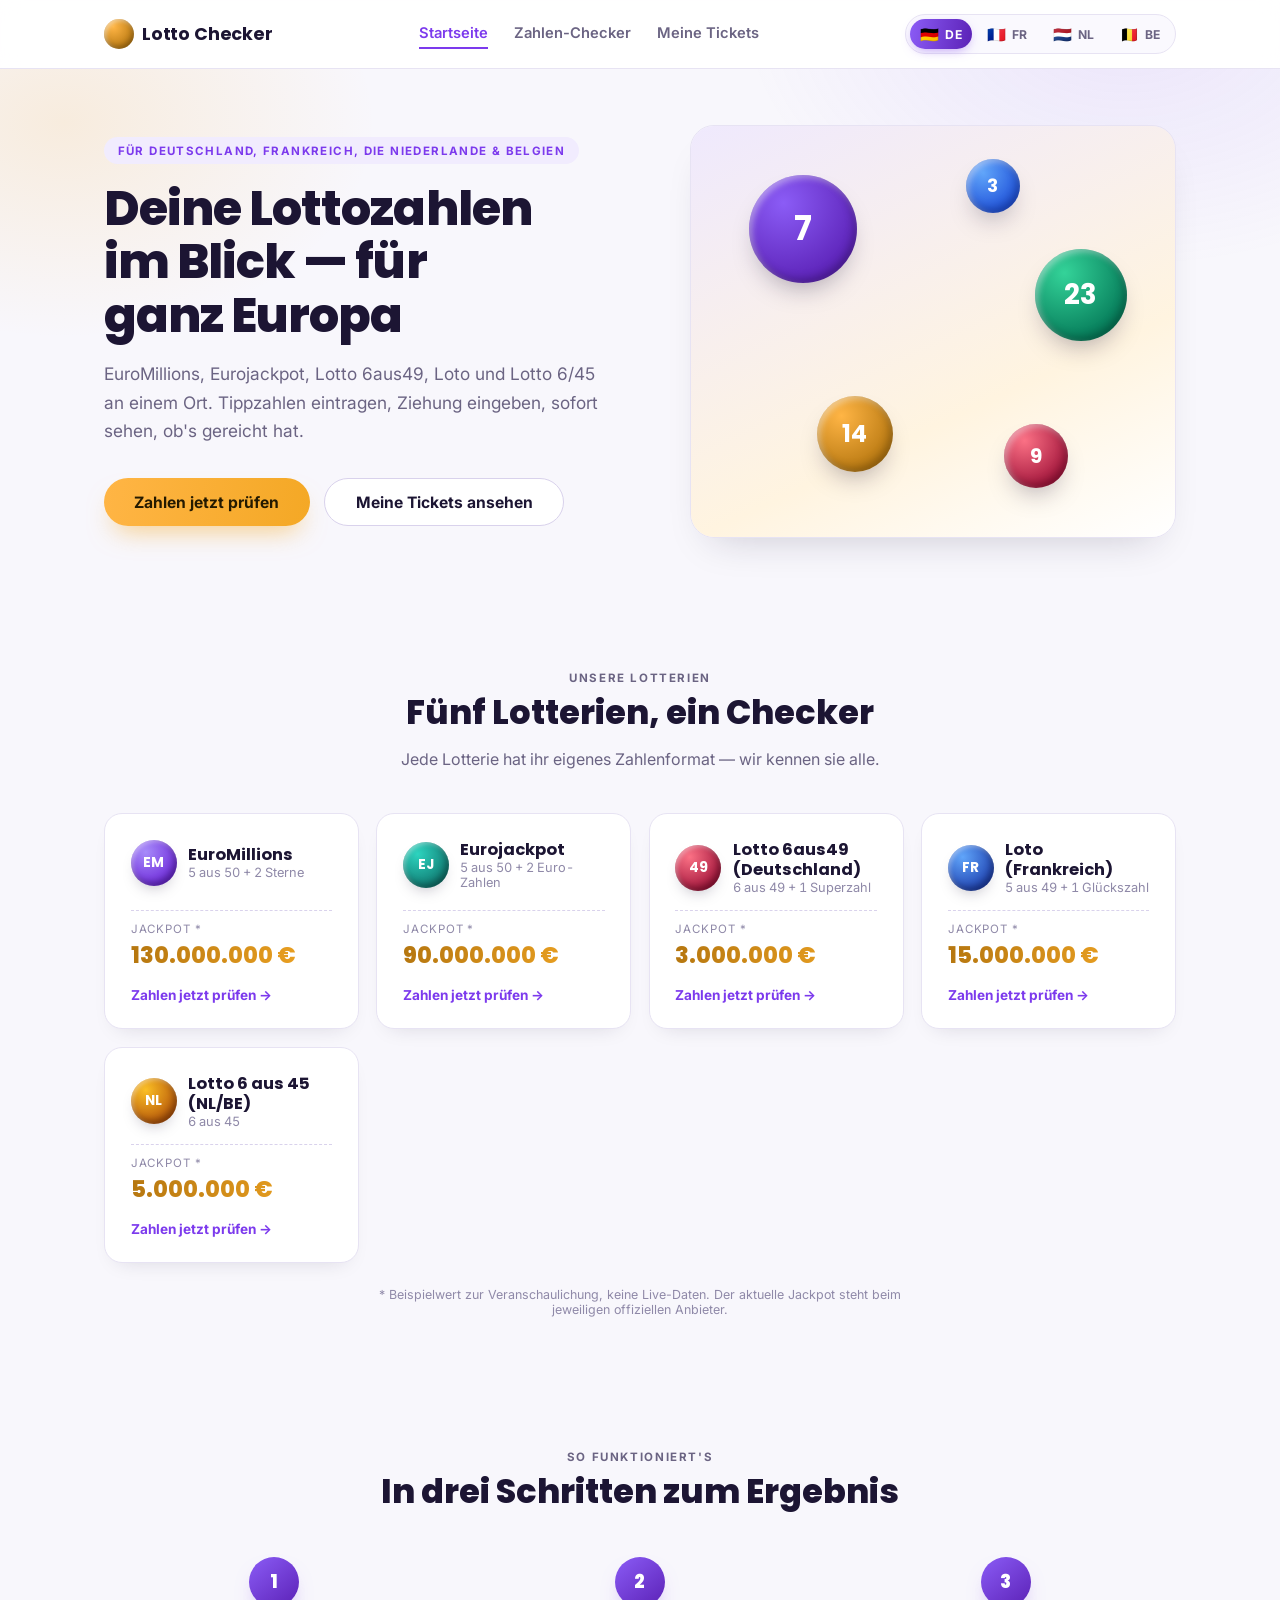
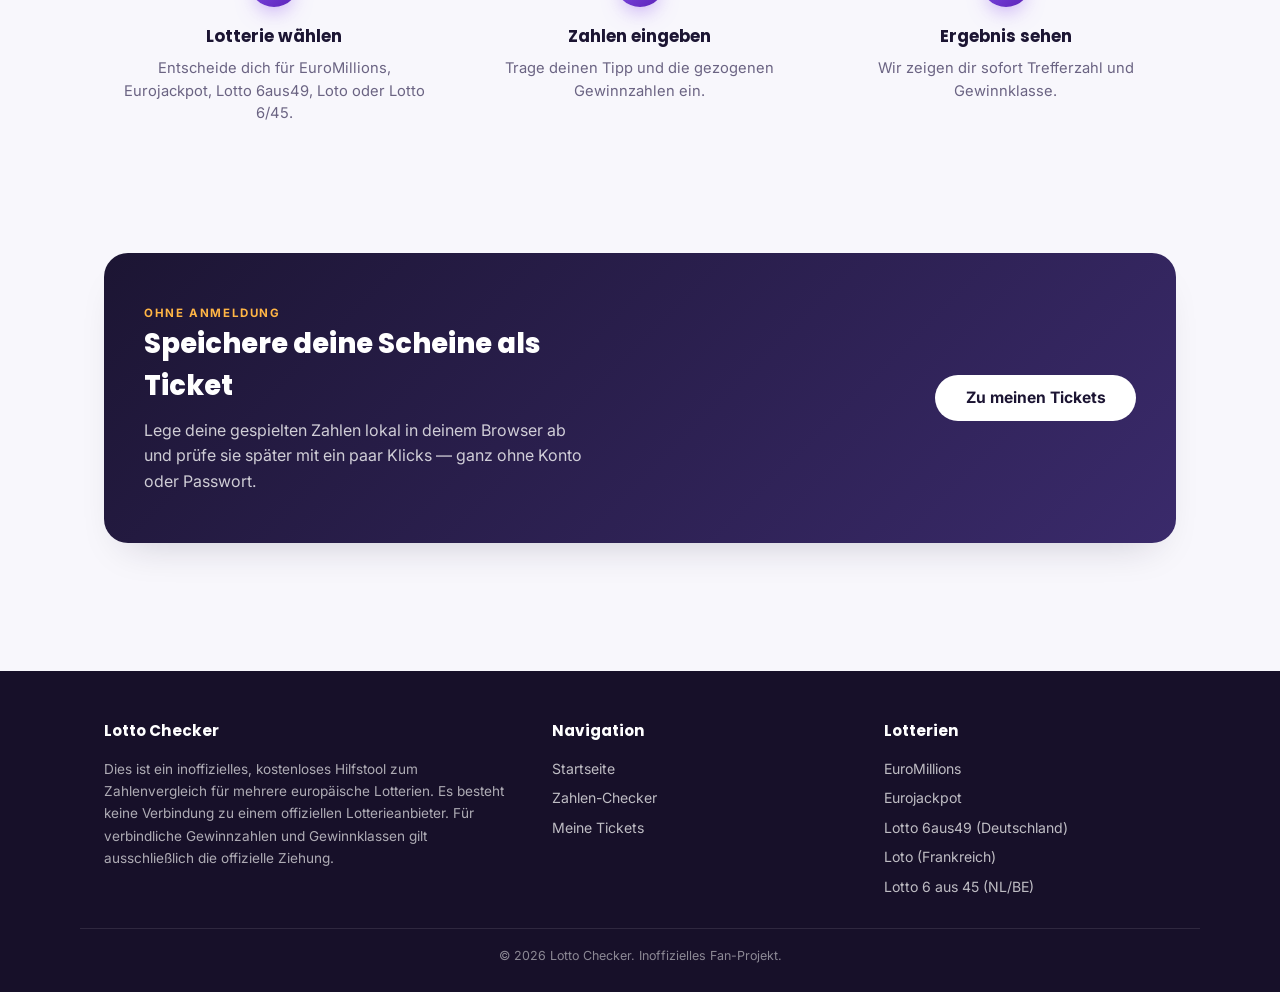
==== commit 3b958e19: "Rebuild as a multi-page site: homepage, checker, and local tickets Splits the single-page tool into " ====
--- a/index.html
+++ b/index.html
@@ -10,101 +10,122 @@
   <link href="https://fonts.googleapis.com/css2?family=Poppins:wght@600;700;800&family=Inter:wght@400;500;600;700&display=swap" rel="stylesheet" />
   <link rel="stylesheet" href="assets/style.css" />
 </head>
-<body>
-  <div class="topbar">
-    <div class="topbar-inner">
-      <div class="brand" data-i18n="brand">Lotto Checker</div>
-      <div class="lang-switch">
-        <button class="lang-btn" data-lang="de" type="button" title="Deutsch"><span class="flag">🇩🇪</span>DE</button>
-        <button class="lang-btn" data-lang="fr" type="button" title="Français"><span class="flag">🇫🇷</span>FR</button>
-        <button class="lang-btn" data-lang="nl" type="button" title="Nederlands"><span class="flag">🇳🇱</span>NL</button>
-        <button class="lang-btn" data-lang="be" type="button" title="Belgique/België"><span class="flag">🇧🇪</span>BE</button>
+<body data-page="home">
+  <header class="site-header">
+    <div class="header-inner">
+      <a class="brand" href="index.html"><span class="brand-mark"></span><span data-i18n="brand">Lotto Checker</span></a>
+      <nav class="site-nav" id="siteNav">
+        <a class="nav-link" data-nav="home" href="index.html" data-i18n="nav.home">Startseite</a>
+        <a class="nav-link" data-nav="checker" href="checker.html" data-i18n="nav.checker">Zahlen-Checker</a>
+        <a class="nav-link" data-nav="tickets" href="tickets.html" data-i18n="nav.tickets">Meine Tickets</a>
+      </nav>
+      <div class="header-actions">
+        <div class="lang-switch">
+          <button class="lang-btn" data-lang="de" type="button" title="Deutsch"><span class="flag">🇩🇪</span>DE</button>
+          <button class="lang-btn" data-lang="fr" type="button" title="Français"><span class="flag">🇫🇷</span>FR</button>
+          <button class="lang-btn" data-lang="nl" type="button" title="Nederlands"><span class="flag">🇳🇱</span>NL</button>
+          <button class="lang-btn" data-lang="be" type="button" title="Belgique/België"><span class="flag">🇧🇪</span>BE</button>
+        </div>
+        <button class="nav-toggle" id="navToggle" type="button" aria-expanded="false" aria-label="Menu">☰</button>
       </div>
     </div>
-  </div>
-
-  <header>
-    <div class="header-orbs" aria-hidden="true">
-      <span class="orb orb-1"></span>
-      <span class="orb orb-2"></span>
-      <span class="orb orb-3"></span>
-      <span class="orb orb-4"></span>
-    </div>
-    <h1 data-i18n="headerTitle">Europa Lotto Zahlen-Checker</h1>
-    <p data-i18n="headerSubtitle">Wähle eine Lotterie und prüfe deine Zahlen.</p>
   </header>
 
-  <main>
-    <section class="game-select-panel">
-      <p class="section-kicker" data-i18n="gameSelectorLabel">Lotterie wählen</p>
-      <div class="game-switch" id="gameSwitch"></div>
-    </section>
+  <section class="hero">
+    <div class="hero-inner">
+      <div class="hero-copy">
+        <span class="hero-kicker" data-i18n="home.heroKicker">Für Deutschland, Frankreich, die Niederlande &amp; Belgien</span>
+        <h1 data-i18n="home.heroTitle">Deine Lottozahlen im Blick — für ganz Europa</h1>
+        <p data-i18n="home.heroSubtitle">EuroMillions, Eurojackpot, Lotto 6aus49, Loto und Lotto 6/45 an einem Ort.</p>
+        <div class="hero-actions">
+          <a class="btn btn-primary" href="checker.html" data-i18n="home.ctaPrimary">Zahlen jetzt prüfen</a>
+          <a class="btn btn-secondary" href="tickets.html" data-i18n="home.ctaSecondary">Meine Tickets ansehen</a>
+        </div>
+      </div>
+      <div class="hero-visual">
+        <img class="hero-image" id="heroImage" src="assets/hero.jpg" alt=""
+             onload="document.getElementById('heroPlaceholder').style.display='none'"
+             onerror="this.style.display='none'" />
+        <div class="hero-placeholder" id="heroPlaceholder">
+          <span class="hero-ball hb-1">7</span>
+          <span class="hero-ball hb-2">14</span>
+          <span class="hero-ball hb-3">23</span>
+          <span class="hero-ball hb-4">9</span>
+          <span class="hero-ball hb-5">3</span>
+        </div>
+      </div>
+    </div>
+  </section>
 
-    <section class="panel">
-      <h2 data-i18n="yourNumbersTitle">1. Deine getippten Zahlen</h2>
-      <p class="hint" id="yourNumbersHint">Wähle deine Zahlen.</p>
+  <section class="section" id="games">
+    <div class="section-head">
+      <p class="section-kicker" data-i18n="home.gamesKicker">Unsere Lotterien</p>
+      <h2 data-i18n="home.gamesTitle">Fünf Lotterien, ein Checker</h2>
+      <p data-i18n="home.gamesSubtitle">Jede Lotterie hat ihr eigenes Zahlenformat — wir kennen sie alle.</p>
+    </div>
+    <div class="game-grid" id="jackpotGrid"></div>
+    <p class="jackpot-note" data-i18n="home.jackpotNote">* Beispielwert, keine Live-Daten.</p>
+  </section>
 
-      <div class="group-label">
-        <span data-i18n="mainNumbersLabel">Zahlen</span>
-        <span class="count" id="yourMainCount">0 / 5</span>
+  <section class="section">
+    <div class="section-head">
+      <p class="section-kicker" data-i18n="home.stepsKicker">So funktioniert's</p>
+      <h2 data-i18n="home.stepsTitle">In drei Schritten zum Ergebnis</h2>
+    </div>
+    <div class="steps-grid">
+      <div class="step-card">
+        <div class="step-number">1</div>
+        <h3 data-i18n="home.step1Title">Lotterie wählen</h3>
+        <p data-i18n="home.step1Desc">Entscheide dich für eine Lotterie.</p>
       </div>
-      <div class="grid" id="yourMainGrid"></div>
+      <div class="step-card">
+        <div class="step-number">2</div>
+        <h3 data-i18n="home.step2Title">Zahlen eingeben</h3>
+        <p data-i18n="home.step2Desc">Trage deinen Tipp und die Ziehung ein.</p>
+      </div>
+      <div class="step-card">
+        <div class="step-number">3</div>
+        <h3 data-i18n="home.step3Title">Ergebnis sehen</h3>
+        <p data-i18n="home.step3Desc">Trefferzahl und Gewinnklasse sofort sichtbar.</p>
+      </div>
+    </div>
+  </section>
 
-      <div class="bonus-section">
-        <div class="group-label">
-          <span id="yourBonusLabel">Sterne</span>
-          <span class="count" id="yourBonusCount">0 / 2</span>
-        </div>
-        <div class="grid grid-bonus" id="yourBonusGrid"></div>
+  <section class="section">
+    <div class="tickets-teaser">
+      <div class="tickets-teaser-text">
+        <p class="section-kicker" data-i18n="home.ticketsKicker">Ohne Anmeldung</p>
+        <h2 data-i18n="home.ticketsTitle">Speichere deine Scheine als Ticket</h2>
+        <p data-i18n="home.ticketsDesc">Lege deine gespielten Zahlen lokal in deinem Browser ab und prüfe sie später — ganz ohne Konto oder Passwort.</p>
       </div>
-    </section>
+      <a class="btn btn-light" href="tickets.html" data-i18n="home.ticketsCta">Zu meinen Tickets</a>
+    </div>
+  </section>
 
-    <section class="panel">
-      <h2 data-i18n="winningNumbersTitle">2. Ziehungszahlen</h2>
-      <p class="hint" data-i18n="winningNumbersHint">Trage die offiziellen Gewinnzahlen ein.</p>
-
-      <div class="group-label">
-        <span data-i18n="mainNumbersLabel">Zahlen</span>
-        <span class="count" id="winMainCount">0 / 5</span>
+  <footer class="site-footer">
+    <div class="footer-inner">
+      <div class="footer-col">
+        <h4 data-i18n="brand">Lotto Checker</h4>
+        <p data-i18n="footerDisclaimer"></p>
       </div>
-      <div class="grid" id="winMainGrid"></div>
-
-      <div class="bonus-section">
-        <div class="group-label">
-          <span id="winBonusLabel">Sterne</span>
-          <span class="count" id="winBonusCount">0 / 2</span>
-        </div>
-        <div class="grid grid-bonus" id="winBonusGrid"></div>
+      <div class="footer-col">
+        <h4 data-i18n="footerNavTitle">Navigation</h4>
+        <ul class="footer-links">
+          <li><a href="index.html" data-i18n="nav.home">Startseite</a></li>
+          <li><a href="checker.html" data-i18n="nav.checker">Zahlen-Checker</a></li>
+          <li><a href="tickets.html" data-i18n="nav.tickets">Meine Tickets</a></li>
+        </ul>
       </div>
-
-      <div class="example-row">
-        <label for="exampleSelect" data-i18n="exampleDrawsLabel">Beispiel-Ziehung laden:</label>
-        <select id="exampleSelect"></select>
+      <div class="footer-col">
+        <h4 data-i18n="footerGamesTitle">Lotterien</h4>
+        <ul class="footer-links" id="footerGamesList"></ul>
       </div>
-    </section>
-
-    <div class="actions">
-      <button class="btn btn-primary" id="checkBtn" data-i18n="checkButton" type="button">Zahlen prüfen</button>
-      <button class="btn btn-secondary" id="resetBtn" data-i18n="resetButton" type="button">Zurücksetzen</button>
     </div>
-
-    <p class="warning" id="incompleteWarning" hidden></p>
-
-    <section class="panel result-panel" id="resultPanel" hidden>
-      <h2 data-i18n="resultTitle">Ergebnis</h2>
-      <p id="resultSummary"></p>
-      <p id="resultTier" hidden></p>
-      <p id="resultMessage"></p>
-    </section>
-  </main>
-
-  <footer>
-    <p data-i18n="footerDisclaimer"></p>
-    <p data-i18n="footerNote"></p>
+    <div class="footer-bottom" id="footerYear"></div>
   </footer>
 
   <script src="assets/games.js"></script>
   <script src="assets/i18n.js"></script>
-  <script src="assets/app.js"></script>
+  <script src="assets/site.js"></script>
 </body>
 </html>
--- a/assets/style.css
+++ b/assets/style.css
@@ -1,23 +1,27 @@
 :root {
-  --bg: #0b0716;
-  --bg-panel-1: #1c1440;
-  --bg-panel-2: #130d2e;
-  --border: #34285f;
-  --border-soft: rgba(167, 139, 250, 0.16);
-  --text: #f6f4fd;
-  --text-dim: #a79fc9;
-  --gold-1: #ffe08a;
+  --bg: #f8f7fc;
+  --surface: #ffffff;
+  --surface-tint: #faf9fe;
+  --border: #e7e3f3;
+  --border-strong: #d9d2ec;
+  --text: #1c1533;
+  --text-dim: #6b6483;
+  --text-faint: #8f89a8;
+  --gold-1: #ffb545;
   --gold-2: #f4a825;
-  --gold-3: #c9781a;
-  --violet-1: #a78bfa;
+  --gold-3: #b5760f;
+  --violet-1: #8b5cf6;
   --violet-2: #7c3aed;
-  --violet-3: #4c1d95;
-  --win: #34e0a1;
-  --no-win: #ff6f8e;
+  --violet-3: #5b21b6;
+  --violet-tint: #f1ecfe;
+  --win: #059669;
+  --win-tint: #e7f8f1;
+  --no-win: #e11d48;
+  --no-win-tint: #fdeaee;
   --radius: 18px;
   --radius-sm: 12px;
-  --shadow: 0 24px 48px -20px rgba(0, 0, 0, 0.65);
-  --shadow-soft: 0 10px 24px -12px rgba(0, 0, 0, 0.5);
+  --shadow: 0 20px 42px -22px rgba(28, 21, 51, 0.22);
+  --shadow-soft: 0 10px 22px -14px rgba(28, 21, 51, 0.18);
   --font-head: "Poppins", "Segoe UI", sans-serif;
   --font-body: "Inter", "Segoe UI", sans-serif;
 }
@@ -29,205 +33,568 @@
 body {
   margin: 0;
   font-family: var(--font-body);
-  background:
-    radial-gradient(ellipse 900px 500px at 12% -8%, rgba(124, 58, 237, 0.35), transparent 55%),
-    radial-gradient(ellipse 700px 500px at 100% 0%, rgba(244, 168, 37, 0.16), transparent 50%),
-    radial-gradient(ellipse 800px 600px at 50% 120%, rgba(52, 224, 161, 0.08), transparent 60%),
-    linear-gradient(180deg, #100a26, #08050f 65%);
+  background: var(--bg);
   color: var(--text);
   min-height: 100vh;
-  padding-bottom: 4rem;
-}
-
-/* ---------- Topbar ---------- */
-.topbar {
+}
+
+a {
+  color: inherit;
+}
+
+img {
+  max-width: 100%;
+  display: block;
+}
+
+/* ================= Site header ================= */
+.site-header {
   position: sticky;
   top: 0;
-  z-index: 20;
-  background: rgba(11, 7, 22, 0.82);
-  backdrop-filter: blur(14px);
-  border-bottom: 1px solid var(--border-soft);
-}
-
-.topbar-inner {
-  max-width: 920px;
+  z-index: 30;
+  background: rgba(255, 255, 255, 0.9);
+  backdrop-filter: blur(10px);
+  border-bottom: 1px solid var(--border);
+}
+
+.header-inner {
+  max-width: 1120px;
   margin: 0 auto;
-  padding: 0.85rem 1.5rem;
+  padding: 0.9rem 1.5rem;
   display: flex;
   align-items: center;
   justify-content: space-between;
-  gap: 1rem;
-  flex-wrap: wrap;
+  gap: 1.5rem;
 }
 
 .brand {
-  font-family: var(--font-head);
-  font-weight: 700;
-  font-size: 1.05rem;
-  letter-spacing: 0.01em;
-  background: linear-gradient(100deg, var(--gold-1), var(--gold-2));
+  display: flex;
+  align-items: center;
+  gap: 0.5rem;
+  font-family: var(--font-head);
+  font-weight: 700;
+  font-size: 1.1rem;
+  letter-spacing: -0.01em;
+  color: var(--text);
+  text-decoration: none;
+  white-space: nowrap;
+}
+
+.brand-mark {
+  width: 30px;
+  height: 30px;
+  border-radius: 50%;
+  background: radial-gradient(circle at 32% 26%, var(--gold-1), var(--gold-3) 78%);
+  box-shadow: inset -2px -3px 5px rgba(0, 0, 0, 0.25), inset 2px 2px 4px rgba(255, 255, 255, 0.5);
+  flex-shrink: 0;
+}
+
+.site-nav {
+  display: flex;
+  align-items: center;
+  gap: 1.6rem;
+}
+
+.nav-link {
+  font-size: 0.92rem;
+  font-weight: 600;
+  color: var(--text-dim);
+  text-decoration: none;
+  padding: 0.3rem 0;
+  border-bottom: 2px solid transparent;
+  transition: color 0.15s ease, border-color 0.15s ease;
+}
+
+.nav-link:hover {
+  color: var(--text);
+}
+
+.nav-link.active {
+  color: var(--violet-2);
+  border-color: var(--violet-2);
+}
+
+.header-actions {
+  display: flex;
+  align-items: center;
+  gap: 0.75rem;
+}
+
+.nav-toggle {
+  display: none;
+  background: none;
+  border: 1px solid var(--border-strong);
+  border-radius: 10px;
+  width: 38px;
+  height: 38px;
+  cursor: pointer;
+  color: var(--text);
+  font-size: 1.1rem;
+}
+
+.lang-switch {
+  display: flex;
+  gap: 0.3rem;
+  padding: 0.25rem;
+  background: var(--surface-tint);
+  border: 1px solid var(--border);
+  border-radius: 999px;
+}
+
+.lang-btn {
+  display: flex;
+  align-items: center;
+  gap: 0.35rem;
+  background: transparent;
+  border: none;
+  color: var(--text-dim);
+  padding: 0.32rem 0.65rem;
+  border-radius: 999px;
+  cursor: pointer;
+  font-size: 0.76rem;
+  font-weight: 700;
+  font-family: var(--font-body);
+  letter-spacing: 0.02em;
+  transition: all 0.15s ease;
+}
+
+.lang-btn .flag {
+  font-size: 0.95rem;
+}
+
+.lang-btn:hover {
+  color: var(--text);
+}
+
+.lang-btn.active {
+  background: linear-gradient(100deg, var(--violet-1), var(--violet-3));
+  color: #fff;
+  box-shadow: 0 4px 12px -4px rgba(124, 58, 237, 0.55);
+}
+
+/* ================= Hero ================= */
+.hero {
+  position: relative;
+  overflow: hidden;
+  background:
+    radial-gradient(ellipse 640px 420px at 88% -10%, rgba(139, 92, 246, 0.12), transparent 60%),
+    radial-gradient(ellipse 520px 360px at 5% 10%, rgba(244, 168, 37, 0.14), transparent 60%);
+}
+
+.hero-inner {
+  max-width: 1120px;
+  margin: 0 auto;
+  padding: 3.5rem 1.5rem 4rem;
+  display: grid;
+  grid-template-columns: 1.05fr 0.95fr;
+  gap: 3rem;
+  align-items: center;
+}
+
+.hero-kicker {
+  display: inline-block;
+  text-transform: uppercase;
+  letter-spacing: 0.12em;
+  font-size: 0.72rem;
+  font-weight: 700;
+  color: var(--violet-2);
+  background: var(--violet-tint);
+  padding: 0.4rem 0.85rem;
+  border-radius: 999px;
+  margin-bottom: 1.1rem;
+}
+
+.hero h1 {
+  font-family: var(--font-head);
+  font-size: clamp(2.1rem, 4vw, 3rem);
+  font-weight: 800;
+  line-height: 1.12;
+  letter-spacing: -0.02em;
+  margin: 0 0 1.1rem;
+  text-wrap: balance;
+}
+
+.hero h1 .accent {
+  background: linear-gradient(100deg, var(--gold-2), var(--violet-2));
   -webkit-background-clip: text;
   background-clip: text;
   color: transparent;
 }
 
-.lang-switch {
-  display: flex;
-  gap: 0.35rem;
-  padding: 0.25rem;
-  background: rgba(255, 255, 255, 0.03);
-  border: 1px solid var(--border-soft);
-  border-radius: 999px;
-}
-
-.lang-btn {
-  display: flex;
-  align-items: center;
-  gap: 0.35rem;
-  background: transparent;
-  border: none;
-  color: var(--text-dim);
-  padding: 0.32rem 0.7rem;
-  border-radius: 999px;
-  cursor: pointer;
-  font-size: 0.78rem;
-  font-weight: 600;
-  font-family: var(--font-body);
-  letter-spacing: 0.03em;
-  transition: all 0.15s ease;
-}
-
-.lang-btn .flag {
-  font-size: 0.95rem;
-}
-
-.lang-btn:hover {
-  color: var(--text);
-}
-
-.lang-btn.active {
-  background: linear-gradient(100deg, var(--violet-1), var(--violet-2));
-  color: #fff;
-  box-shadow: 0 4px 14px -4px rgba(124, 58, 237, 0.7);
-}
-
-/* ---------- Header ---------- */
-header {
+.hero p {
+  color: var(--text-dim);
+  font-size: 1.08rem;
+  line-height: 1.65;
+  max-width: 46ch;
+  margin: 0 0 2rem;
+}
+
+.hero-actions {
+  display: flex;
+  gap: 0.9rem;
+  flex-wrap: wrap;
+}
+
+.hero-visual {
   position: relative;
-  text-align: center;
-  padding: 4rem 1.5rem 2.25rem;
-  max-width: 720px;
-  margin: 0 auto;
+  aspect-ratio: 4 / 3.4;
+  border-radius: 24px;
   overflow: hidden;
-}
-
-.header-orbs {
-  position: absolute;
-  inset: 0;
-  pointer-events: none;
-  z-index: 0;
-}
-
-.orb {
+  box-shadow: var(--shadow);
+  border: 1px solid var(--border);
+}
+
+.hero-image {
+  width: 100%;
+  height: 100%;
+  object-fit: cover;
+}
+
+.hero-placeholder {
+  position: relative;
+  width: 100%;
+  height: 100%;
+  background: linear-gradient(155deg, #efe9fd, #fff4e0 65%, #ffffff);
+  display: flex;
+  align-items: center;
+  justify-content: center;
+}
+
+.hero-ball {
   position: absolute;
   border-radius: 50%;
-  filter: blur(1px);
-  opacity: 0.85;
-}
-
-.orb::after {
-  content: "";
-  position: absolute;
-  inset: 0;
-  border-radius: 50%;
-  background: radial-gradient(circle at 32% 28%, rgba(255, 255, 255, 0.55), transparent 55%);
-}
-
-.orb-1 {
+  display: flex;
+  align-items: center;
+  justify-content: center;
+  font-family: var(--font-head);
+  font-weight: 700;
+  color: #fff;
+  box-shadow:
+    inset -3px -4px 8px rgba(0, 0, 0, 0.25),
+    inset 3px 3px 6px rgba(255, 255, 255, 0.45),
+    0 14px 26px -10px rgba(28, 21, 51, 0.35);
+}
+
+.hb-1 { width: 108px; height: 108px; font-size: 2.1rem; top: 12%; left: 12%; background: radial-gradient(circle at 32% 26%, var(--violet-1), var(--violet-3) 78%); animation: hero-float 6s ease-in-out infinite; }
+.hb-2 { width: 76px; height: 76px; font-size: 1.5rem; bottom: 16%; left: 26%; background: radial-gradient(circle at 32% 26%, var(--gold-1), var(--gold-3) 78%); animation: hero-float 7s ease-in-out infinite 0.5s; }
+.hb-3 { width: 92px; height: 92px; font-size: 1.7rem; top: 30%; right: 10%; background: radial-gradient(circle at 32% 26%, #34d399, #047857 78%); animation: hero-float 6.5s ease-in-out infinite 1s; }
+.hb-4 { width: 64px; height: 64px; font-size: 1.25rem; bottom: 12%; right: 22%; background: radial-gradient(circle at 32% 26%, #fb7185, #9f1239 78%); animation: hero-float 5.5s ease-in-out infinite 0.3s; }
+.hb-5 { width: 54px; height: 54px; font-size: 1.1rem; top: 8%; right: 32%; background: radial-gradient(circle at 32% 26%, #60a5fa, #1d4ed8 78%); animation: hero-float 8s ease-in-out infinite 1.4s; }
+
+@keyframes hero-float {
+  0%, 100% { transform: translateY(0); }
+  50% { transform: translateY(-12px); }
+}
+
+@media (prefers-reduced-motion: reduce) {
+  .hero-ball { animation: none; }
+}
+
+/* ================= Sections & shared bits ================= */
+.section {
+  max-width: 1120px;
+  margin: 0 auto;
+  padding: 4rem 1.5rem;
+}
+
+.section-head {
+  text-align: center;
+  max-width: 620px;
+  margin: 0 auto 2.5rem;
+}
+
+.section-kicker {
+  display: inline-block;
+  text-transform: uppercase;
+  letter-spacing: 0.14em;
+  font-size: 0.72rem;
+  font-weight: 700;
+  color: var(--violet-2);
+  margin: 0 0 0.7rem;
+}
+
+.section-head h2 {
+  font-family: var(--font-head);
+  font-size: clamp(1.6rem, 3vw, 2.1rem);
+  font-weight: 800;
+  margin: 0 0 0.6rem;
+  text-wrap: balance;
+}
+
+.section-head p {
+  color: var(--text-dim);
+  line-height: 1.6;
+  margin: 0;
+}
+
+/* ================= Game / jackpot cards ================= */
+.game-grid {
+  display: grid;
+  grid-template-columns: repeat(auto-fit, minmax(220px, 1fr));
+  gap: 1.1rem;
+}
+
+.jackpot-card {
+  background: var(--surface);
+  border: 1px solid var(--border);
+  border-radius: var(--radius);
+  padding: 1.6rem;
+  box-shadow: var(--shadow-soft);
+  display: flex;
+  flex-direction: column;
+  gap: 0.9rem;
+  text-decoration: none;
+  color: inherit;
+  transition: transform 0.15s ease, box-shadow 0.15s ease, border-color 0.15s ease;
+}
+
+.jackpot-card:hover {
+  transform: translateY(-3px);
+  box-shadow: var(--shadow);
+  border-color: var(--card-color, var(--violet-1));
+}
+
+.jackpot-card-top {
+  display: flex;
+  align-items: center;
+  gap: 0.7rem;
+}
+
+.jackpot-badge {
   width: 46px;
   height: 46px;
-  top: 6%;
-  left: 8%;
-  background: radial-gradient(circle at 35% 30%, var(--gold-1), var(--gold-3) 75%);
-  box-shadow: 0 10px 22px -6px rgba(244, 168, 37, 0.55);
-  animation: float-orb 7s ease-in-out infinite;
-}
-
-.orb-2 {
-  width: 30px;
-  height: 30px;
-  top: 12%;
-  right: 12%;
-  background: radial-gradient(circle at 35% 30%, var(--violet-1), var(--violet-3) 75%);
-  box-shadow: 0 10px 22px -6px rgba(124, 58, 237, 0.55);
-  animation: float-orb 8s ease-in-out infinite 0.6s;
-}
-
-.orb-3 {
-  width: 24px;
-  height: 24px;
-  bottom: 4%;
-  left: 20%;
-  background: radial-gradient(circle at 35% 30%, #6ee7c7, #0f766e 75%);
-  box-shadow: 0 10px 22px -6px rgba(52, 224, 161, 0.5);
-  animation: float-orb 6.5s ease-in-out infinite 0.3s;
-}
-
-.orb-4 {
-  width: 20px;
-  height: 20px;
-  bottom: 12%;
-  right: 22%;
-  background: radial-gradient(circle at 35% 30%, #fb96ac, #9f1239 75%);
-  box-shadow: 0 10px 22px -6px rgba(251, 113, 133, 0.5);
-  animation: float-orb 9s ease-in-out infinite 1s;
-}
-
-@keyframes float-orb {
-  0%, 100% { transform: translateY(0) translateX(0); }
-  50% { transform: translateY(-14px) translateX(6px); }
-}
-
-header h1 {
-  position: relative;
-  z-index: 1;
-  font-family: var(--font-head);
-  margin: 0 0 0.8rem;
-  font-size: clamp(1.8rem, 4.2vw, 2.6rem);
+  border-radius: 50%;
+  display: flex;
+  align-items: center;
+  justify-content: center;
+  font-family: var(--font-head);
+  font-weight: 700;
+  font-size: 0.85rem;
+  color: #fff;
+  background: radial-gradient(circle at 32% 26%, var(--card-from), var(--card-to) 78%);
+  box-shadow:
+    inset -3px -4px 6px rgba(0, 0, 0, 0.3),
+    inset 2px 2px 4px rgba(255, 255, 255, 0.4),
+    0 8px 16px -8px rgba(28, 21, 51, 0.35);
+  flex-shrink: 0;
+}
+
+.jackpot-card h3 {
+  font-family: var(--font-head);
+  font-size: 1.02rem;
+  font-weight: 700;
+  margin: 0;
+  line-height: 1.25;
+}
+
+.jackpot-format {
+  font-size: 0.8rem;
+  color: var(--text-faint);
+  font-variant-numeric: tabular-nums;
+}
+
+.jackpot-amount-row {
+  margin-top: auto;
+  padding-top: 0.7rem;
+  border-top: 1px dashed var(--border-strong);
+}
+
+.jackpot-amount-label {
+  font-size: 0.72rem;
+  text-transform: uppercase;
+  letter-spacing: 0.08em;
+  color: var(--text-faint);
+  margin: 0 0 0.15rem;
+}
+
+.jackpot-amount {
+  font-family: var(--font-head);
+  font-size: 1.4rem;
   font-weight: 800;
-  letter-spacing: -0.015em;
-  background: linear-gradient(100deg, #fff 15%, var(--gold-1) 55%, var(--violet-1) 100%);
+  font-variant-numeric: tabular-nums;
+  background: linear-gradient(100deg, var(--gold-3), var(--gold-2));
   -webkit-background-clip: text;
   background-clip: text;
   color: transparent;
 }
 
-header p {
-  position: relative;
-  z-index: 1;
-  color: var(--text-dim);
-  line-height: 1.65;
-  margin: 0 auto;
+.jackpot-cta {
+  font-size: 0.85rem;
+  font-weight: 700;
+  color: var(--violet-2);
+}
+
+.jackpot-note {
+  text-align: center;
+  font-size: 0.78rem;
+  color: var(--text-faint);
+  margin: 1.5rem auto 0;
   max-width: 560px;
-  font-size: 1rem;
-}
-
-/* ---------- Main layout ---------- */
+}
+
+/* ================= Steps ================= */
+.steps-grid {
+  display: grid;
+  grid-template-columns: repeat(auto-fit, minmax(220px, 1fr));
+  gap: 1.6rem;
+}
+
+.step-card {
+  text-align: center;
+  padding: 0 0.5rem;
+}
+
+.step-number {
+  width: 50px;
+  height: 50px;
+  margin: 0 auto 1rem;
+  border-radius: 50%;
+  display: flex;
+  align-items: center;
+  justify-content: center;
+  font-family: var(--font-head);
+  font-weight: 800;
+  font-size: 1.15rem;
+  color: #fff;
+  background: linear-gradient(140deg, var(--violet-1), var(--violet-3));
+  box-shadow: 0 12px 22px -10px rgba(124, 58, 237, 0.55);
+}
+
+.step-card h3 {
+  font-family: var(--font-head);
+  font-size: 1.05rem;
+  margin: 0 0 0.5rem;
+}
+
+.step-card p {
+  color: var(--text-dim);
+  font-size: 0.92rem;
+  line-height: 1.55;
+  margin: 0;
+}
+
+/* ================= Tickets teaser (home) ================= */
+.tickets-teaser {
+  background: linear-gradient(135deg, #1c1533, #3a2a6b);
+  border-radius: 24px;
+  padding: 3rem 2.5rem;
+  display: flex;
+  align-items: center;
+  justify-content: space-between;
+  gap: 2rem;
+  flex-wrap: wrap;
+  color: #fff;
+  box-shadow: var(--shadow);
+}
+
+.tickets-teaser-text {
+  max-width: 44ch;
+}
+
+.tickets-teaser .section-kicker {
+  color: var(--gold-1);
+}
+
+.tickets-teaser h2 {
+  font-family: var(--font-head);
+  font-size: 1.7rem;
+  font-weight: 800;
+  margin: 0 0 0.7rem;
+}
+
+.tickets-teaser p {
+  color: rgba(255, 255, 255, 0.78);
+  line-height: 1.6;
+  margin: 0;
+}
+
+/* ================= Buttons ================= */
+.btn {
+  border: none;
+  border-radius: 999px;
+  padding: 0.85rem 1.9rem;
+  font-size: 0.98rem;
+  font-weight: 700;
+  font-family: var(--font-body);
+  cursor: pointer;
+  text-decoration: none;
+  display: inline-flex;
+  align-items: center;
+  gap: 0.5rem;
+  transition: transform 0.12s ease, box-shadow 0.15s ease, opacity 0.15s ease;
+}
+
+.btn:hover {
+  transform: translateY(-2px);
+}
+
+.btn-primary {
+  background: linear-gradient(100deg, var(--gold-1), var(--gold-2));
+  color: #241a00;
+  box-shadow: 0 14px 26px -10px rgba(244, 168, 37, 0.55);
+}
+
+.btn-secondary {
+  background: var(--surface);
+  color: var(--text);
+  border: 1px solid var(--border-strong);
+}
+
+.btn-secondary:hover {
+  border-color: var(--violet-1);
+  color: var(--violet-2);
+}
+
+.btn-light {
+  background: #fff;
+  color: #1c1533;
+}
+
+.btn-ghost-light {
+  background: transparent;
+  color: #fff;
+  border: 1px solid rgba(255, 255, 255, 0.4);
+}
+
+.btn-ghost-light:hover {
+  border-color: #fff;
+}
+
+/* ================= Panels (checker & tickets pages) ================= */
 main {
   max-width: 800px;
   margin: 0 auto;
-  padding: 0 1.5rem;
+  padding: 2.5rem 1.5rem 4rem;
   display: flex;
   flex-direction: column;
   gap: 1.5rem;
 }
 
+.page-head {
+  text-align: center;
+  max-width: 640px;
+  margin: 0 auto;
+}
+
+.page-head h1 {
+  font-family: var(--font-head);
+  font-size: clamp(1.7rem, 3.4vw, 2.2rem);
+  font-weight: 800;
+  margin: 0 0 0.6rem;
+}
+
+.page-head p {
+  color: var(--text-dim);
+  line-height: 1.6;
+  margin: 0;
+}
+
 .panel {
-  background: linear-gradient(165deg, var(--bg-panel-1), var(--bg-panel-2) 140%);
-  border: 1px solid var(--border-soft);
+  background: var(--surface);
+  border: 1px solid var(--border);
   border-radius: var(--radius);
   padding: 1.85rem;
-  box-shadow: var(--shadow);
+  box-shadow: var(--shadow-soft);
 }
 
 .panel h2 {
@@ -243,18 +610,8 @@
   margin: 0 0 1.2rem;
 }
 
-/* ---------- Game selector ---------- */
 .game-select-panel {
   text-align: center;
-}
-
-.section-kicker {
-  text-transform: uppercase;
-  letter-spacing: 0.14em;
-  font-size: 0.72rem;
-  font-weight: 700;
-  color: var(--violet-1);
-  margin: 0 0 1rem;
 }
 
 .game-switch {
@@ -268,8 +625,8 @@
   flex-direction: column;
   align-items: center;
   gap: 0.6rem;
-  background: linear-gradient(165deg, var(--bg-panel-1), var(--bg-panel-2) 140%);
-  border: 1px solid var(--border-soft);
+  background: var(--surface);
+  border: 1px solid var(--border);
   color: var(--text-dim);
   padding: 1.1rem 0.75rem 0.9rem;
   border-radius: var(--radius-sm);
@@ -292,9 +649,9 @@
   color: #fff;
   background: radial-gradient(circle at 32% 28%, var(--game-from), var(--game-to) 78%);
   box-shadow:
-    inset -3px -4px 7px rgba(0, 0, 0, 0.35),
-    inset 2px 3px 5px rgba(255, 255, 255, 0.35),
-    0 6px 14px -5px rgba(0, 0, 0, 0.55);
+    inset -3px -4px 7px rgba(0, 0, 0, 0.3),
+    inset 2px 3px 5px rgba(255, 255, 255, 0.4),
+    0 6px 14px -6px rgba(28, 21, 51, 0.3);
   transition: transform 0.15s ease;
 }
 
@@ -318,7 +675,8 @@
 .game-card.active {
   border-color: var(--game-from);
   color: var(--text);
-  box-shadow: 0 0 0 1px var(--game-from) inset, 0 14px 28px -12px rgba(0, 0, 0, 0.7);
+  background: var(--surface-tint);
+  box-shadow: 0 0 0 1px var(--game-from) inset, var(--shadow-soft);
 }
 
 .game-card.active .game-name {
@@ -342,7 +700,7 @@
 
 .group-label .count {
   font-weight: 700;
-  color: var(--gold-1);
+  color: var(--gold-3);
   font-variant-numeric: tabular-nums;
 }
 
@@ -359,14 +717,14 @@
 .num-btn {
   aspect-ratio: 1;
   border-radius: 50%;
-  border: 1px solid var(--border);
-  background: radial-gradient(circle at 32% 26%, #2c2456, #170f36 75%);
+  border: 1px solid var(--border-strong);
+  background: radial-gradient(circle at 32% 26%, #ffffff, #eeeaf9 78%);
   color: var(--text);
   font-size: 0.85rem;
   font-family: var(--font-body);
   font-weight: 600;
   cursor: pointer;
-  box-shadow: inset 0 -2px 4px rgba(0, 0, 0, 0.35), inset 0 2px 3px rgba(255, 255, 255, 0.05);
+  box-shadow: inset 0 -2px 4px rgba(28, 21, 51, 0.08), 0 1px 2px rgba(28, 21, 51, 0.06);
   transition: transform 0.1s ease, background 0.15s ease, border-color 0.15s ease, box-shadow 0.15s ease;
 }
 
@@ -376,19 +734,19 @@
 }
 
 .num-btn:focus-visible {
-  outline: 2px solid var(--gold-1);
+  outline: 2px solid var(--violet-2);
   outline-offset: 2px;
 }
 
 .num-btn.selected {
   background: radial-gradient(circle at 32% 26%, var(--violet-1), var(--violet-3) 78%);
-  border-color: var(--violet-1);
+  border-color: var(--violet-2);
   color: #fff;
   font-weight: 700;
   box-shadow:
-    inset -3px -4px 7px rgba(0, 0, 0, 0.35),
-    inset 2px 3px 5px rgba(255, 255, 255, 0.4),
-    0 8px 16px -6px rgba(124, 58, 237, 0.65);
+    inset -3px -4px 7px rgba(0, 0, 0, 0.3),
+    inset 2px 3px 5px rgba(255, 255, 255, 0.35),
+    0 8px 16px -8px rgba(124, 58, 237, 0.55);
 }
 
 .grid-bonus .num-btn.selected {
@@ -396,9 +754,9 @@
   border-color: var(--gold-2);
   color: #241a00;
   box-shadow:
-    inset -3px -4px 7px rgba(0, 0, 0, 0.25),
+    inset -3px -4px 7px rgba(0, 0, 0, 0.2),
     inset 2px 3px 5px rgba(255, 255, 255, 0.55),
-    0 8px 16px -6px rgba(244, 168, 37, 0.6);
+    0 8px 16px -8px rgba(244, 168, 37, 0.5);
 }
 
 .num-btn.match {
@@ -406,6 +764,13 @@
   outline-offset: 2px;
 }
 
+.num-btn.static {
+  cursor: default;
+  width: 34px;
+  height: 34px;
+  font-size: 0.72rem;
+}
+
 /* ---------- Example row ---------- */
 .example-row {
   display: flex;
@@ -420,16 +785,17 @@
   color: var(--text-dim);
 }
 
-.example-row select {
-  background: var(--bg-panel-2);
+.example-row select,
+select {
+  background: var(--surface);
   color: var(--text);
-  border: 1px solid var(--border);
+  border: 1px solid var(--border-strong);
   border-radius: var(--radius-sm);
   padding: 0.45rem 0.7rem;
   font-family: var(--font-body);
 }
 
-/* ---------- Actions ---------- */
+/* ================= Actions ================= */
 .actions {
   display: flex;
   gap: 0.8rem;
@@ -437,39 +803,7 @@
   flex-wrap: wrap;
 }
 
-.btn {
-  border: none;
-  border-radius: 999px;
-  padding: 0.8rem 2.1rem;
-  font-size: 1rem;
-  font-weight: 700;
-  font-family: var(--font-body);
-  cursor: pointer;
-  transition: transform 0.12s ease, box-shadow 0.15s ease, opacity 0.15s ease;
-}
-
-.btn:hover {
-  transform: translateY(-2px);
-}
-
-.btn-primary {
-  background: linear-gradient(100deg, var(--gold-1), var(--gold-2));
-  color: #241a00;
-  box-shadow: 0 14px 26px -10px rgba(244, 168, 37, 0.6);
-}
-
-.btn-secondary {
-  background: transparent;
-  color: var(--text-dim);
-  border: 1px solid var(--border);
-}
-
-.btn-secondary:hover {
-  border-color: var(--violet-1);
-  color: var(--text);
-}
-
-/* ---------- Result & warning ---------- */
+/* ================= Result & warning ================= */
 .warning {
   text-align: center;
   color: var(--no-win);
@@ -484,12 +818,12 @@
 
 .result-panel.win {
   border-color: var(--win);
-  box-shadow: 0 0 0 1px var(--win) inset, var(--shadow);
+  background: var(--win-tint);
 }
 
 .result-panel.no-win {
   border-color: var(--no-win);
-  box-shadow: 0 0 0 1px var(--no-win) inset, var(--shadow);
+  background: var(--no-win-tint);
 }
 
 #resultSummary {
@@ -500,7 +834,7 @@
 
 #resultTier {
   font-weight: 700;
-  color: var(--gold-1);
+  color: var(--gold-3);
   margin: 0.5rem 0;
 }
 
@@ -511,22 +845,235 @@
   margin: 0.6rem 0 0;
 }
 
-/* ---------- Footer ---------- */
-footer {
-  max-width: 720px;
-  margin: 2.5rem auto 0;
-  padding: 1.25rem 1.5rem;
-  color: var(--text-dim);
-  font-size: 0.8rem;
-  line-height: 1.6;
+/* ================= Tickets page ================= */
+.ticket-form-row {
+  display: flex;
+  gap: 1rem;
+  flex-wrap: wrap;
+  align-items: flex-end;
+  margin-bottom: 1.2rem;
+}
+
+.field {
+  display: flex;
+  flex-direction: column;
+  gap: 0.4rem;
+}
+
+.field label {
+  font-size: 0.82rem;
+  font-weight: 600;
+  color: var(--text-dim);
+}
+
+.field input[type="text"] {
+  border: 1px solid var(--border-strong);
+  border-radius: var(--radius-sm);
+  padding: 0.6rem 0.8rem;
+  font-family: var(--font-body);
+  font-size: 0.92rem;
+  min-width: 220px;
+}
+
+.ticket-list {
+  display: flex;
+  flex-direction: column;
+  gap: 1rem;
+}
+
+.ticket-card {
+  border: 1px solid var(--border);
+  border-radius: var(--radius-sm);
+  padding: 1.1rem 1.3rem;
+  background: var(--surface-tint);
+}
+
+.ticket-card-head {
+  display: flex;
+  align-items: center;
+  justify-content: space-between;
+  gap: 0.8rem;
+  flex-wrap: wrap;
+  margin-bottom: 0.7rem;
+}
+
+.ticket-card-title {
+  display: flex;
+  align-items: center;
+  gap: 0.6rem;
+  font-weight: 700;
+  font-size: 0.95rem;
+}
+
+.ticket-meta {
+  font-size: 0.78rem;
+  color: var(--text-faint);
+}
+
+.ticket-numbers {
+  display: flex;
+  flex-wrap: wrap;
+  gap: 0.4rem;
+  margin-bottom: 0.4rem;
+}
+
+.ticket-card-actions {
+  display: flex;
+  gap: 0.6rem;
+  margin-top: 0.8rem;
+  flex-wrap: wrap;
+}
+
+.btn-sm {
+  padding: 0.5rem 1rem;
+  font-size: 0.82rem;
+  border-radius: 999px;
+  border: 1px solid var(--border-strong);
+  background: var(--surface);
+  color: var(--text-dim);
+  cursor: pointer;
+  font-family: var(--font-body);
+  font-weight: 600;
+  transition: all 0.15s ease;
+}
+
+.btn-sm:hover {
+  color: var(--text);
+  border-color: var(--violet-1);
+}
+
+.btn-sm.danger:hover {
+  color: var(--no-win);
+  border-color: var(--no-win);
+}
+
+.check-panel {
+  margin-top: 1rem;
+  padding-top: 1rem;
+  border-top: 1px dashed var(--border-strong);
+}
+
+.check-panel[hidden] {
+  display: none;
+}
+
+.empty-state {
   text-align: center;
-}
-
-footer p {
-  margin: 0.3rem 0;
-}
-
-/* ---------- Responsive ---------- */
+  color: var(--text-faint);
+  padding: 2rem 1rem;
+  font-size: 0.92rem;
+}
+
+.hint-box {
+  display: flex;
+  gap: 0.7rem;
+  background: var(--violet-tint);
+  border: 1px solid #e3d9fc;
+  border-radius: var(--radius-sm);
+  padding: 0.9rem 1.1rem;
+  font-size: 0.85rem;
+  color: #4c3a86;
+  line-height: 1.55;
+  margin-bottom: 1.5rem;
+}
+
+/* ================= Footer ================= */
+.site-footer {
+  background: #171029;
+  color: rgba(255, 255, 255, 0.75);
+  margin-top: 4rem;
+}
+
+.footer-inner {
+  max-width: 1120px;
+  margin: 0 auto;
+  padding: 3rem 1.5rem 2rem;
+  display: grid;
+  grid-template-columns: 1.4fr 1fr 1fr;
+  gap: 2.5rem;
+}
+
+.footer-col h4 {
+  color: #fff;
+  font-family: var(--font-head);
+  font-size: 0.95rem;
+  margin: 0 0 1rem;
+}
+
+.footer-col p {
+  font-size: 0.85rem;
+  line-height: 1.65;
+  margin: 0 0 0.6rem;
+  color: rgba(255, 255, 255, 0.65);
+}
+
+.footer-links {
+  list-style: none;
+  padding: 0;
+  margin: 0;
+  display: flex;
+  flex-direction: column;
+  gap: 0.6rem;
+}
+
+.footer-links a {
+  color: rgba(255, 255, 255, 0.72);
+  text-decoration: none;
+  font-size: 0.88rem;
+}
+
+.footer-links a:hover {
+  color: #fff;
+}
+
+.footer-bottom {
+  max-width: 1120px;
+  margin: 0 auto;
+  padding: 1.2rem 1.5rem 1.8rem;
+  border-top: 1px solid rgba(255, 255, 255, 0.1);
+  font-size: 0.78rem;
+  color: rgba(255, 255, 255, 0.5);
+  text-align: center;
+}
+
+/* ================= Responsive ================= */
+@media (max-width: 860px) {
+  .hero-inner {
+    grid-template-columns: 1fr;
+  }
+  .hero-visual {
+    order: -1;
+    max-height: 320px;
+  }
+  .footer-inner {
+    grid-template-columns: 1fr 1fr;
+  }
+}
+
+@media (max-width: 720px) {
+  .site-nav {
+    position: absolute;
+    top: 100%;
+    left: 0;
+    right: 0;
+    background: #fff;
+    border-bottom: 1px solid var(--border);
+    flex-direction: column;
+    align-items: flex-start;
+    padding: 1rem 1.5rem;
+    gap: 0.9rem;
+    display: none;
+  }
+  .site-nav.open {
+    display: flex;
+  }
+  .nav-toggle {
+    display: inline-flex;
+    align-items: center;
+    justify-content: center;
+  }
+}
+
 @media (max-width: 480px) {
   .grid {
     grid-template-columns: repeat(6, 1fr);
@@ -534,17 +1081,13 @@
   .panel {
     padding: 1.25rem;
   }
-  .topbar-inner {
-    justify-content: center;
-    text-align: center;
-  }
   .game-switch {
     grid-template-columns: repeat(3, 1fr);
   }
-}
-
-@media (prefers-reduced-motion: reduce) {
-  .orb {
-    animation: none;
+  .footer-inner {
+    grid-template-columns: 1fr;
   }
-}
+  .tickets-teaser {
+    padding: 2rem 1.5rem;
+  }
+}
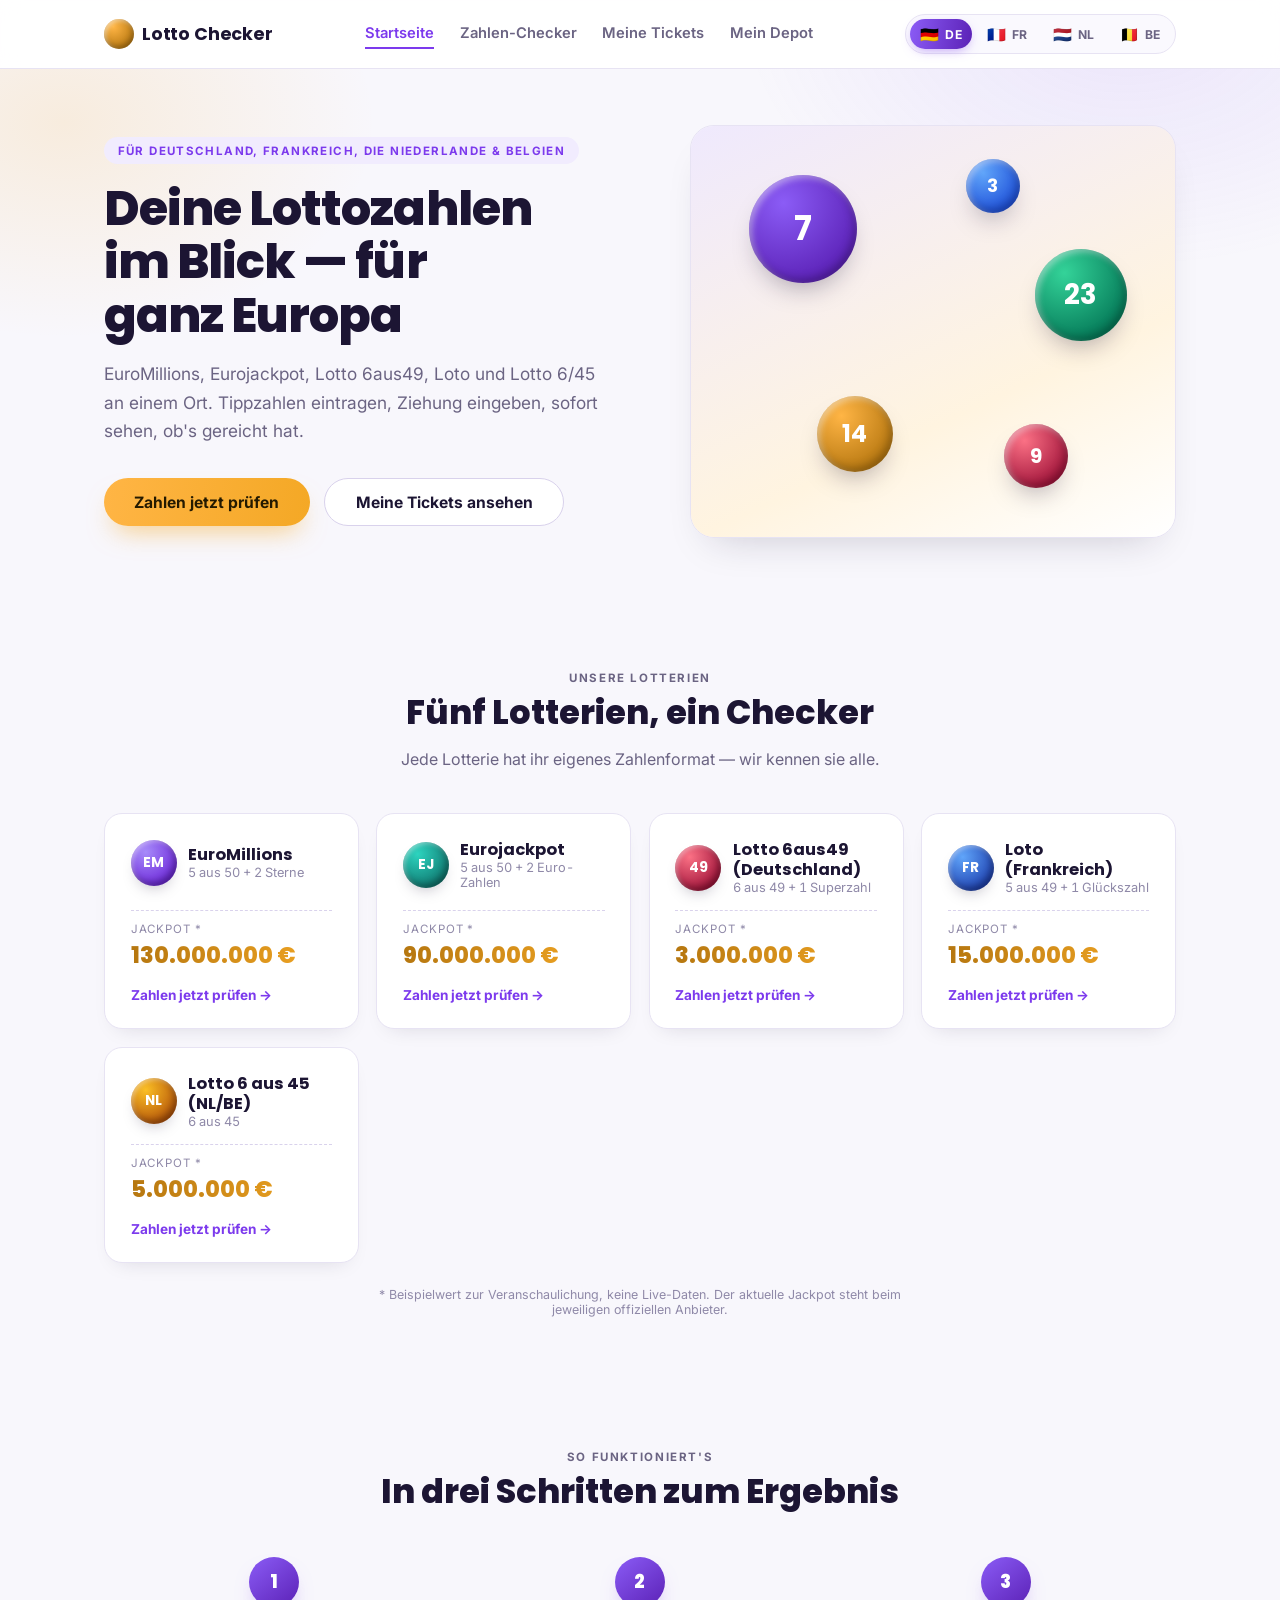
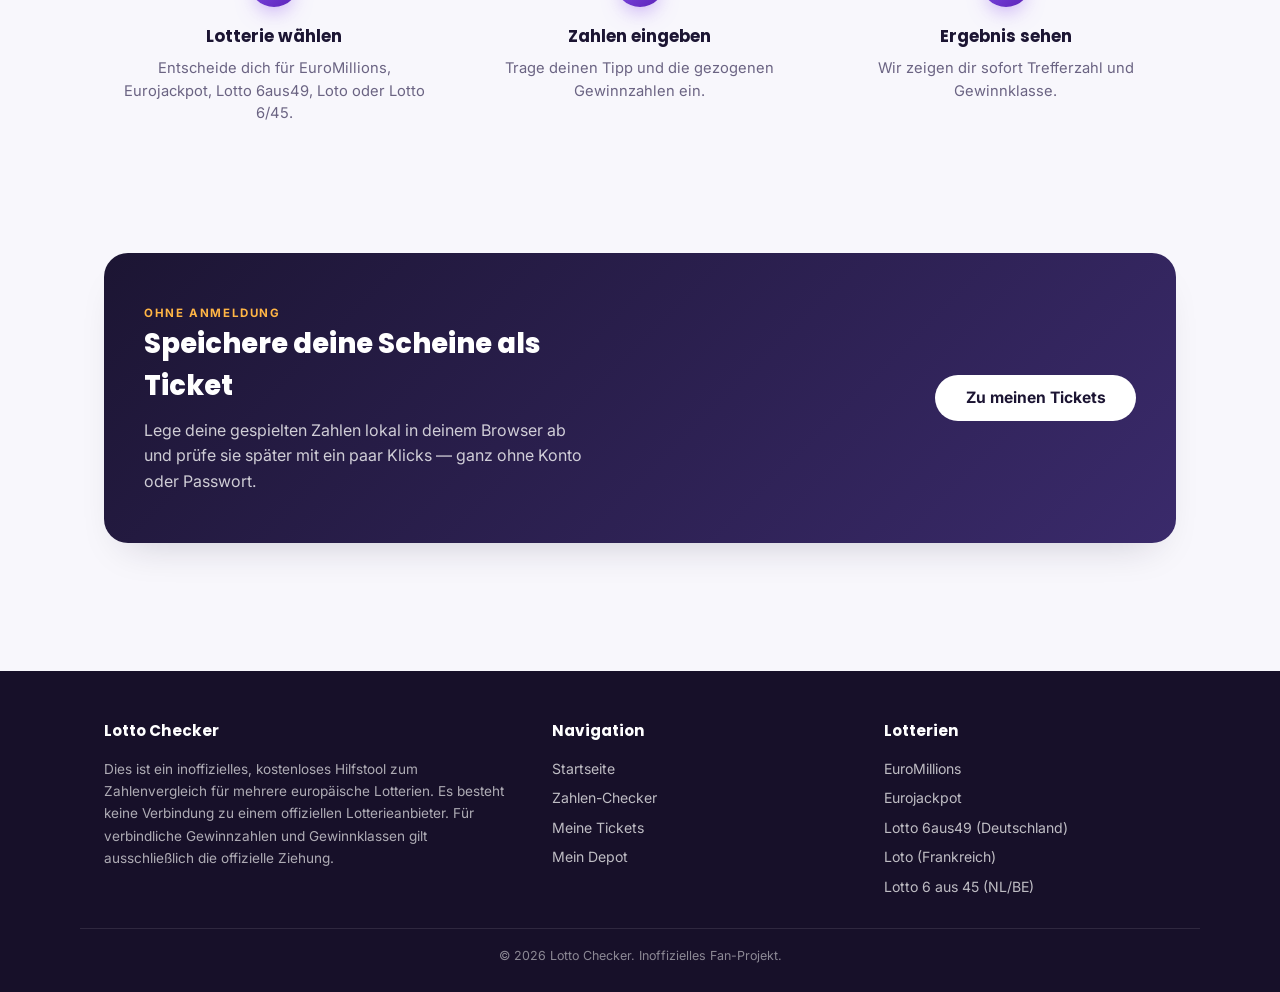
==== commit 0a7570bc: "Add a real Depot (account) feature backed by PHP + MySQL Adds depot.html plus a small PHP/PDO API (a" ====
--- a/index.html
+++ b/index.html
@@ -18,6 +18,7 @@
         <a class="nav-link" data-nav="home" href="index.html" data-i18n="nav.home">Startseite</a>
         <a class="nav-link" data-nav="checker" href="checker.html" data-i18n="nav.checker">Zahlen-Checker</a>
         <a class="nav-link" data-nav="tickets" href="tickets.html" data-i18n="nav.tickets">Meine Tickets</a>
+        <a class="nav-link" data-nav="depot" href="depot.html" data-i18n="nav.depot">Mein Depot</a>
       </nav>
       <div class="header-actions">
         <div class="lang-switch">
@@ -114,6 +115,7 @@
           <li><a href="index.html" data-i18n="nav.home">Startseite</a></li>
           <li><a href="checker.html" data-i18n="nav.checker">Zahlen-Checker</a></li>
           <li><a href="tickets.html" data-i18n="nav.tickets">Meine Tickets</a></li>
+          <li><a href="depot.html" data-i18n="nav.depot">Mein Depot</a></li>
         </ul>
       </div>
       <div class="footer-col">
--- a/assets/style.css
+++ b/assets/style.css
@@ -947,6 +947,12 @@
   border-color: var(--no-win);
 }
 
+.btn-sm.active {
+  background: linear-gradient(100deg, var(--violet-1), var(--violet-3));
+  color: #fff;
+  border-color: var(--violet-2);
+}
+
 .check-panel {
   margin-top: 1rem;
   padding-top: 1rem;
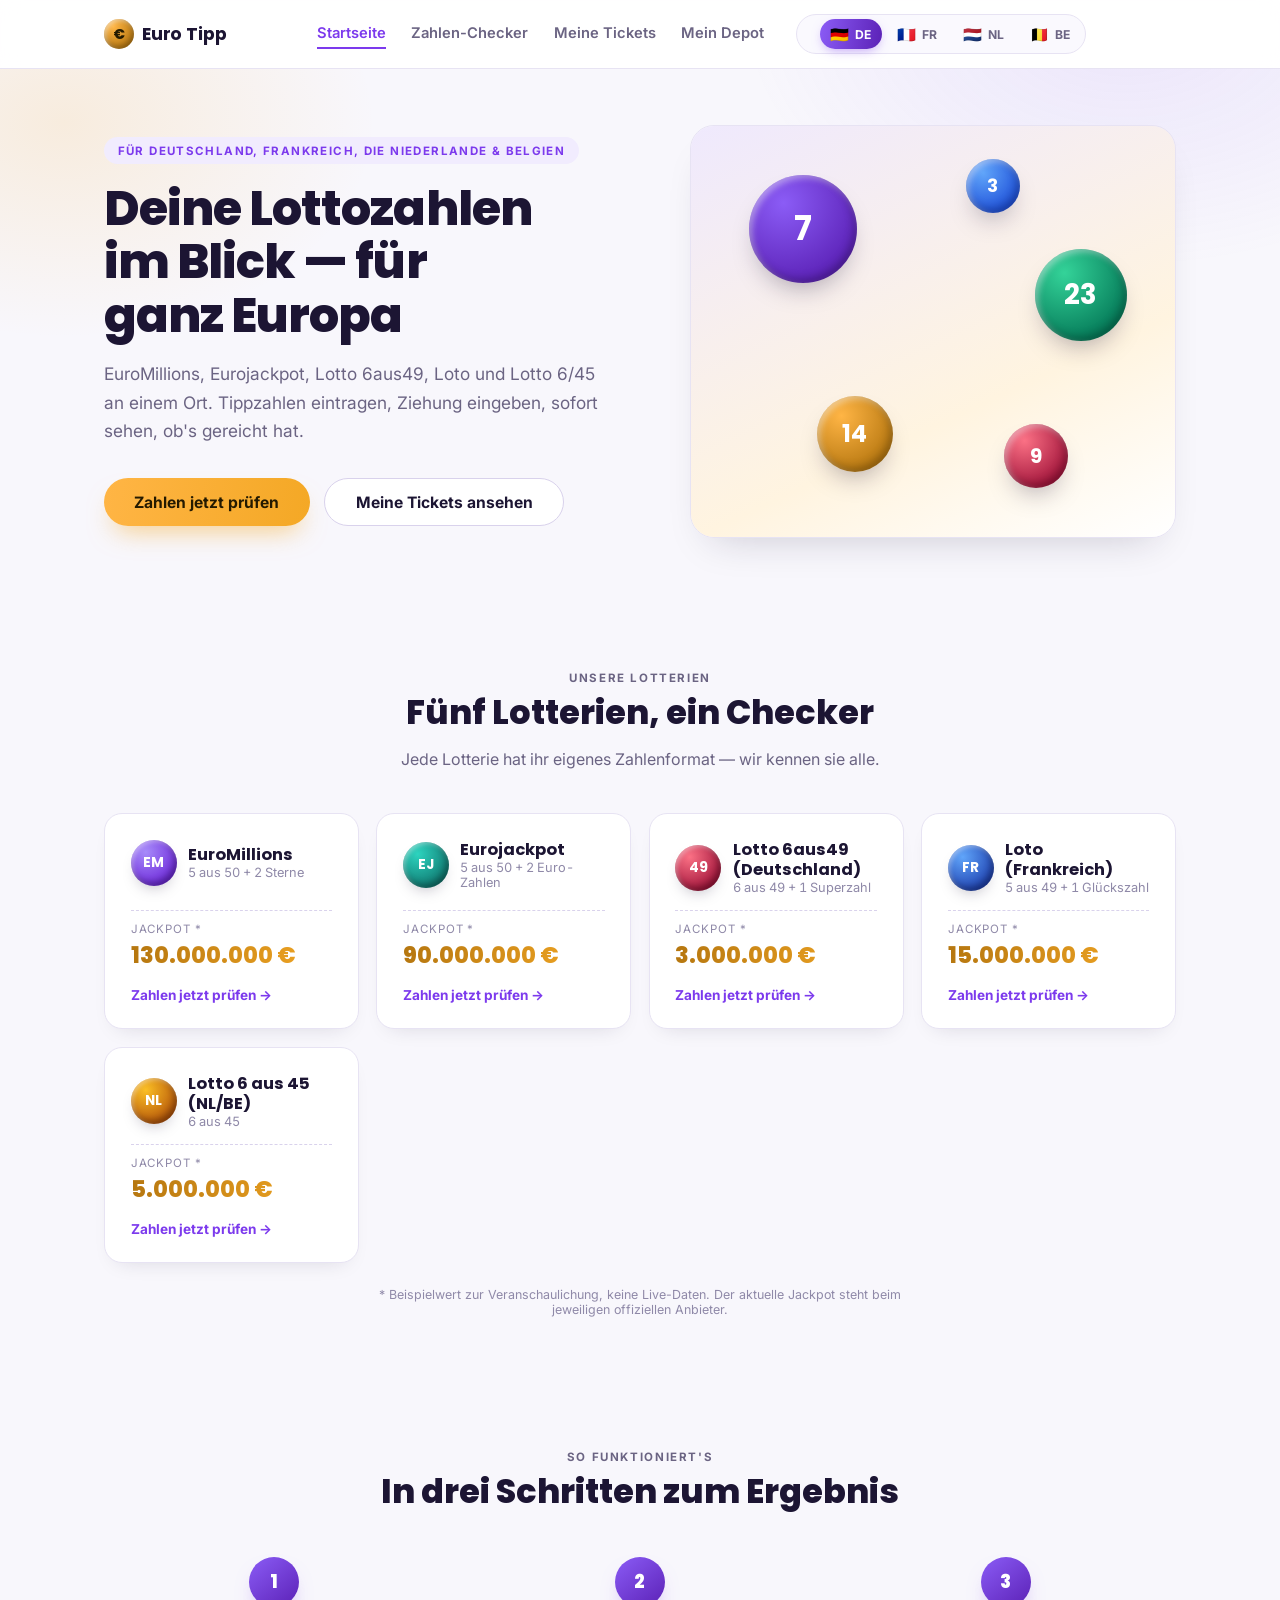
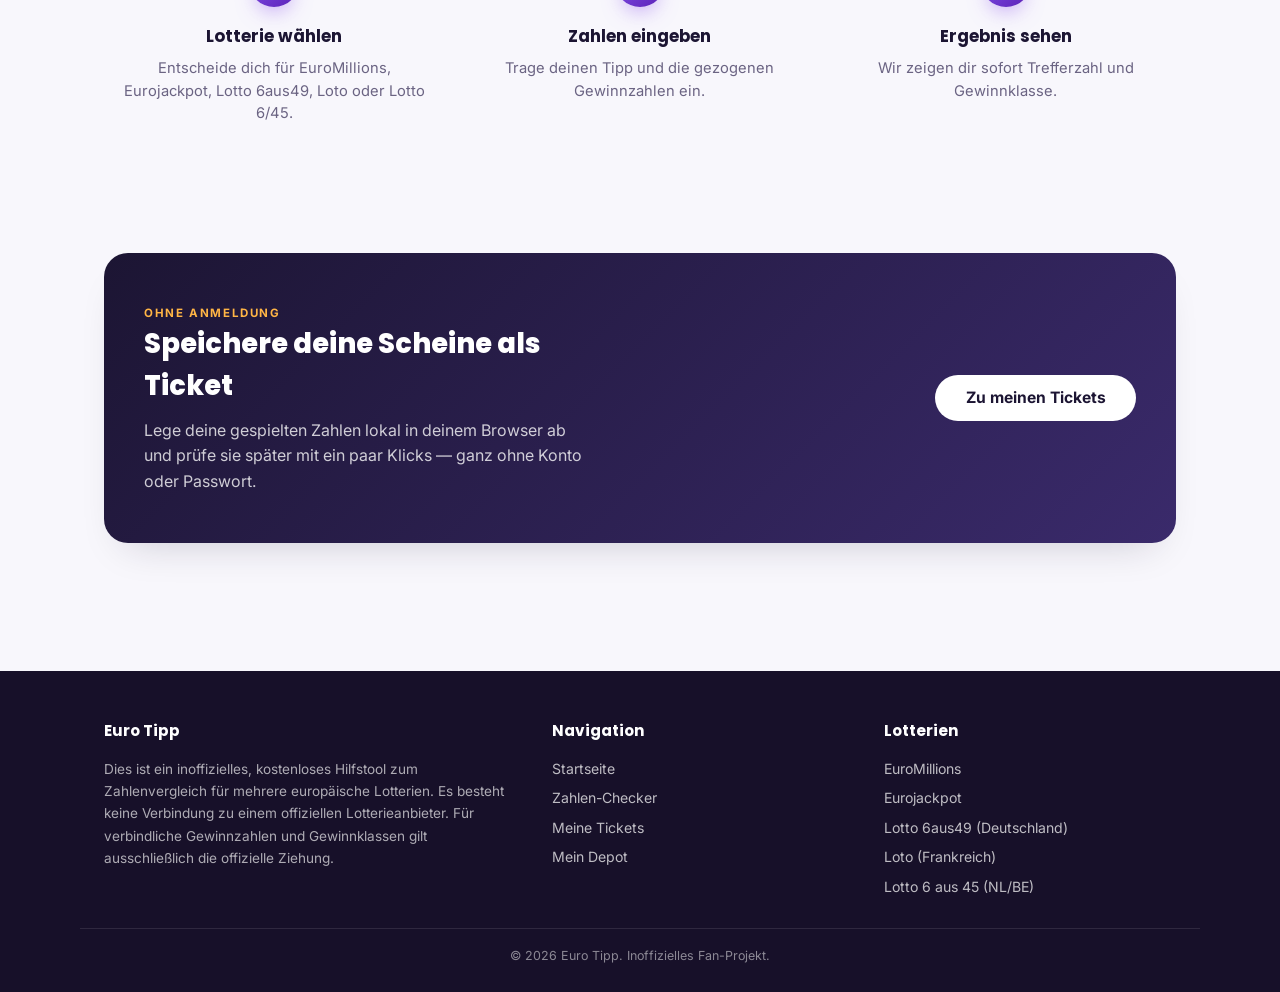
==== commit f3f22dff: "Rebrand to Euro Tipp and fix mobile/tablet layout bugs Rename: "brand" i18n key and all footer copyr" ====
--- a/index.html
+++ b/index.html
@@ -3,8 +3,8 @@
 <head>
   <meta charset="UTF-8" />
   <meta name="viewport" content="width=device-width, initial-scale=1.0" />
-  <title>Europa Lotto Zahlen-Checker</title>
-  <link rel="icon" href="data:image/svg+xml,%3Csvg xmlns='http://www.w3.org/2000/svg' viewBox='0 0 100 100'%3E%3Cdefs%3E%3CradialGradient id='g' cx='35%25' cy='30%25' r='75%25'%3E%3Cstop offset='0%25' stop-color='%23ffe08a'/%3E%3Cstop offset='100%25' stop-color='%23c9781a'/%3E%3C/radialGradient%3E%3C/defs%3E%3Ccircle cx='50' cy='50' r='46' fill='url(%23g)'/%3E%3C/svg%3E" />
+  <title>Euro Tipp</title>
+  <link rel="icon" href="data:image/svg+xml,%3Csvg xmlns='http://www.w3.org/2000/svg' viewBox='0 0 100 100'%3E%3Cdefs%3E%3CradialGradient id='g' cx='35%25' cy='30%25' r='75%25'%3E%3Cstop offset='0%25' stop-color='%23ffe08a'/%3E%3Cstop offset='100%25' stop-color='%23c9781a'/%3E%3C/radialGradient%3E%3C/defs%3E%3Ccircle cx='50' cy='50' r='46' fill='url(%23g)'/%3E%3Ctext x='50' y='68' font-family='Arial, sans-serif' font-weight='800' font-size='54' text-anchor='middle' fill='%23241a00'%3E%E2%82%AC%3C/text%3E%3C/svg%3E" />
   <link rel="preconnect" href="https://fonts.googleapis.com" />
   <link rel="preconnect" href="https://fonts.gstatic.com" crossorigin />
   <link href="https://fonts.googleapis.com/css2?family=Poppins:wght@600;700;800&family=Inter:wght@400;500;600;700&display=swap" rel="stylesheet" />
@@ -13,20 +13,20 @@
 <body data-page="home">
   <header class="site-header">
     <div class="header-inner">
-      <a class="brand" href="index.html"><span class="brand-mark"></span><span data-i18n="brand">Lotto Checker</span></a>
+      <a class="brand" href="index.html"><span class="brand-mark" aria-hidden="true">€</span><span data-i18n="brand">Lotto Checker</span></a>
       <nav class="site-nav" id="siteNav">
         <a class="nav-link" data-nav="home" href="index.html" data-i18n="nav.home">Startseite</a>
         <a class="nav-link" data-nav="checker" href="checker.html" data-i18n="nav.checker">Zahlen-Checker</a>
         <a class="nav-link" data-nav="tickets" href="tickets.html" data-i18n="nav.tickets">Meine Tickets</a>
         <a class="nav-link" data-nav="depot" href="depot.html" data-i18n="nav.depot">Mein Depot</a>
-      </nav>
-      <div class="header-actions">
         <div class="lang-switch">
           <button class="lang-btn" data-lang="de" type="button" title="Deutsch"><span class="flag">🇩🇪</span>DE</button>
           <button class="lang-btn" data-lang="fr" type="button" title="Français"><span class="flag">🇫🇷</span>FR</button>
           <button class="lang-btn" data-lang="nl" type="button" title="Nederlands"><span class="flag">🇳🇱</span>NL</button>
           <button class="lang-btn" data-lang="be" type="button" title="Belgique/België"><span class="flag">🇧🇪</span>BE</button>
         </div>
+      </nav>
+      <div class="header-actions">
         <button class="nav-toggle" id="navToggle" type="button" aria-expanded="false" aria-label="Menu">☰</button>
       </div>
     </div>
--- a/assets/style.css
+++ b/assets/style.css
@@ -87,12 +87,26 @@
   background: radial-gradient(circle at 32% 26%, var(--gold-1), var(--gold-3) 78%);
   box-shadow: inset -2px -3px 5px rgba(0, 0, 0, 0.25), inset 2px 2px 4px rgba(255, 255, 255, 0.5);
   flex-shrink: 0;
+  display: flex;
+  align-items: center;
+  justify-content: center;
+  font-family: var(--font-head);
+  font-weight: 800;
+  font-size: 0.92rem;
+  line-height: 1;
+  color: #241a00;
 }
 
 .site-nav {
   display: flex;
   align-items: center;
   gap: 1.6rem;
+}
+
+.site-nav .lang-switch {
+  margin-left: 0.4rem;
+  padding-left: 1.4rem;
+  border-left: 1px solid var(--border);
 }
 
 .nav-link {
@@ -343,6 +357,7 @@
   display: flex;
   flex-direction: column;
   gap: 0.9rem;
+  min-width: 0;
   text-decoration: none;
   color: inherit;
   transition: transform 0.15s ease, box-shadow 0.15s ease, border-color 0.15s ease;
@@ -358,6 +373,11 @@
   display: flex;
   align-items: center;
   gap: 0.7rem;
+  min-width: 0;
+}
+
+.jackpot-card-top > div {
+  min-width: 0;
 }
 
 .jackpot-badge {
@@ -385,6 +405,7 @@
   font-weight: 700;
   margin: 0;
   line-height: 1.25;
+  overflow-wrap: break-word;
 }
 
 .jackpot-format {
@@ -625,6 +646,7 @@
   flex-direction: column;
   align-items: center;
   gap: 0.6rem;
+  min-width: 0;
   background: var(--surface);
   border: 1px solid var(--border);
   color: var(--text-dim);
@@ -660,6 +682,8 @@
   font-weight: 600;
   line-height: 1.3;
   color: inherit;
+  overflow-wrap: break-word;
+  max-width: 100%;
 }
 
 .game-card:hover {
@@ -953,6 +977,95 @@
   border-color: var(--violet-2);
 }
 
+/* ================= Admin ================= */
+.stat-row {
+  display: grid;
+  grid-template-columns: repeat(auto-fit, minmax(160px, 1fr));
+  gap: 1rem;
+  margin-bottom: 1.5rem;
+}
+
+.stat-card {
+  background: var(--surface);
+  border: 1px solid var(--border);
+  border-radius: var(--radius-sm);
+  padding: 1.2rem 1.4rem;
+  box-shadow: var(--shadow-soft);
+}
+
+.stat-value {
+  font-family: var(--font-head);
+  font-size: 1.8rem;
+  font-weight: 800;
+  color: var(--violet-2);
+}
+
+.stat-label {
+  font-size: 0.8rem;
+  color: var(--text-dim);
+  margin-top: 0.2rem;
+}
+
+.table-wrap {
+  overflow-x: auto;
+}
+
+.admin-table {
+  width: 100%;
+  border-collapse: collapse;
+  font-size: 0.86rem;
+}
+
+.admin-table th,
+.admin-table td {
+  text-align: left;
+  padding: 0.65rem 0.8rem;
+  border-bottom: 1px solid var(--border);
+  white-space: nowrap;
+}
+
+.admin-table th {
+  color: var(--text-faint);
+  font-weight: 600;
+  text-transform: uppercase;
+  font-size: 0.72rem;
+  letter-spacing: 0.05em;
+}
+
+.admin-table tr:last-child td {
+  border-bottom: none;
+}
+
+.status-pill {
+  display: inline-flex;
+  align-items: center;
+  padding: 0.25rem 0.7rem;
+  border-radius: 999px;
+  font-size: 0.76rem;
+  font-weight: 700;
+}
+
+.status-pill.win {
+  background: var(--win-tint);
+  color: var(--win);
+}
+
+.status-pill.loss {
+  background: var(--no-win-tint);
+  color: var(--no-win);
+}
+
+.status-pill.pending {
+  background: var(--surface-tint);
+  color: var(--text-faint);
+  border: 1px solid var(--border-strong);
+}
+
+.admin-gate {
+  text-align: center;
+  padding: 3rem 1.5rem;
+}
+
 .check-panel {
   margin-top: 1rem;
   padding-top: 1rem;
@@ -1056,7 +1169,7 @@
   }
 }
 
-@media (max-width: 720px) {
+@media (max-width: 900px) {
   .site-nav {
     position: absolute;
     top: 100%;
@@ -1073,6 +1186,14 @@
   .site-nav.open {
     display: flex;
   }
+  .site-nav .lang-switch {
+    margin-left: 0;
+    padding-left: 0;
+    border-left: none;
+    padding-top: 0.9rem;
+    border-top: 1px solid var(--border);
+    width: 100%;
+  }
   .nav-toggle {
     display: inline-flex;
     align-items: center;
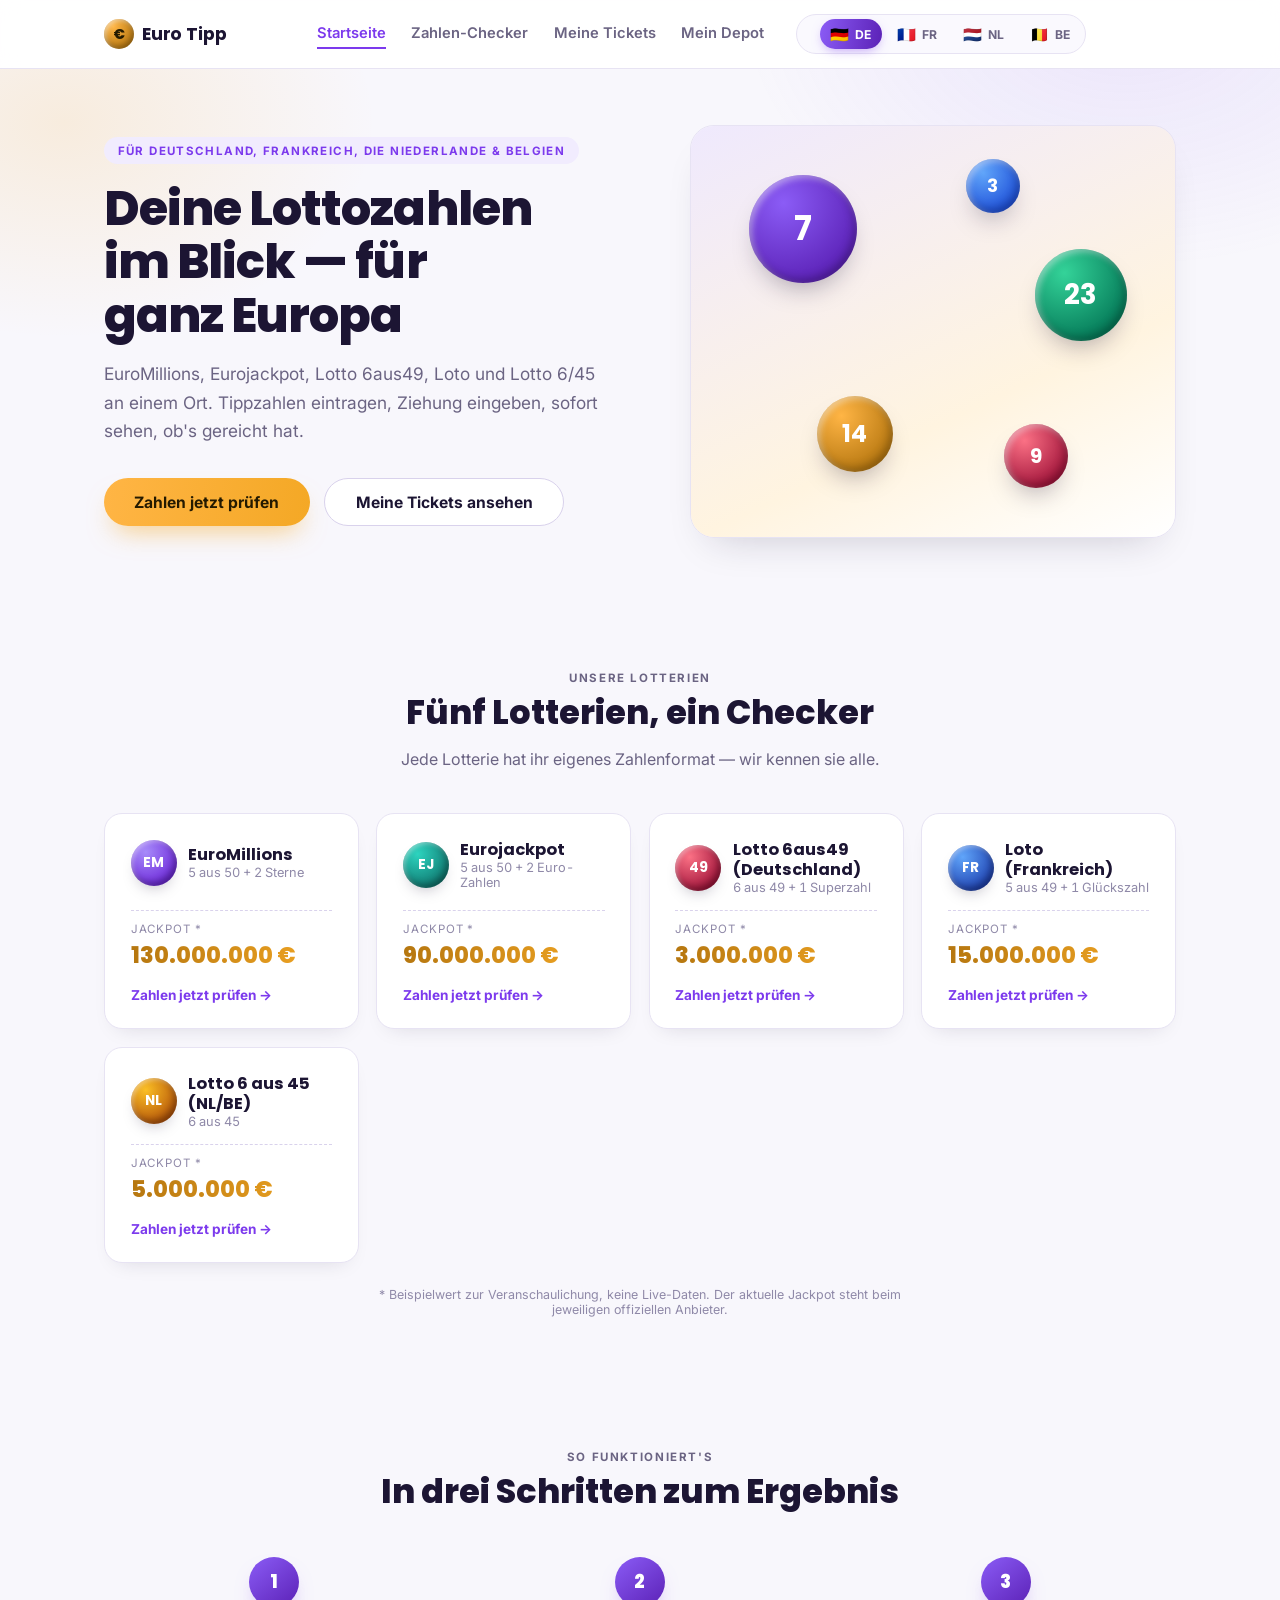
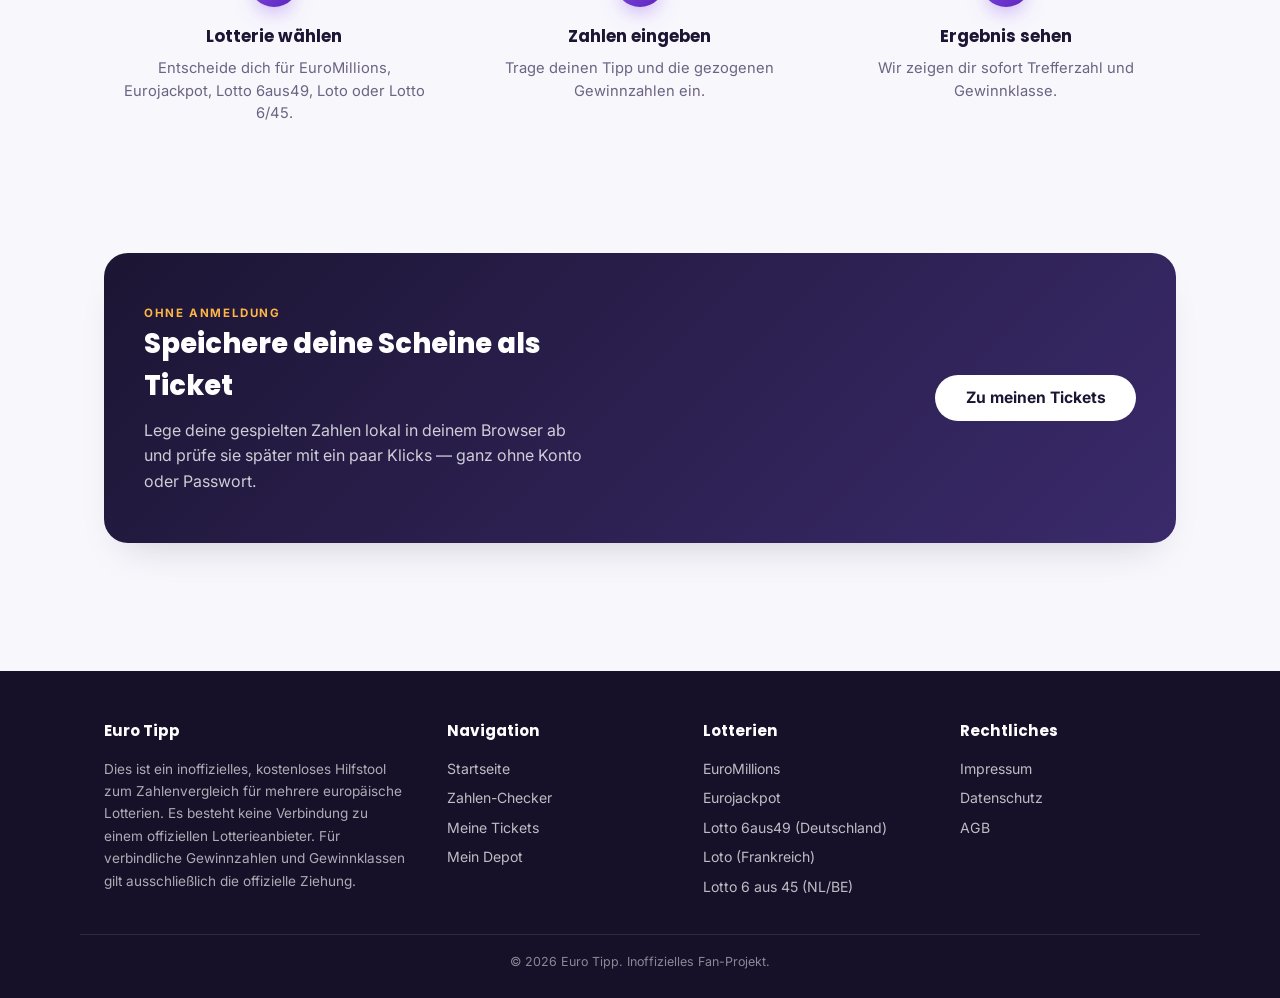
==== commit f7afcf8b: "Add ticket price/won amount fields and legal pages (Impressum, Datenschutz, AGB) Admin can now edit " ====
--- a/index.html
+++ b/index.html
@@ -122,6 +122,14 @@
         <h4 data-i18n="footerGamesTitle">Lotterien</h4>
         <ul class="footer-links" id="footerGamesList"></ul>
       </div>
+      <div class="footer-col">
+        <h4>Rechtliches</h4>
+        <ul class="footer-links">
+          <li><a href="impressum.html">Impressum</a></li>
+          <li><a href="datenschutz.html">Datenschutz</a></li>
+          <li><a href="agb.html">AGB</a></li>
+        </ul>
+      </div>
     </div>
     <div class="footer-bottom" id="footerYear"></div>
   </footer>
--- a/assets/style.css
+++ b/assets/style.css
@@ -890,7 +890,11 @@
   color: var(--text-dim);
 }
 
-.field input[type="text"] {
+.field input[type="text"],
+.field input[type="email"],
+.field input[type="password"],
+.field input[type="date"],
+.field input[type="number"] {
   border: 1px solid var(--border-strong);
   border-radius: var(--radius-sm);
   padding: 0.6rem 0.8rem;
@@ -1108,7 +1112,7 @@
   margin: 0 auto;
   padding: 3rem 1.5rem 2rem;
   display: grid;
-  grid-template-columns: 1.4fr 1fr 1fr;
+  grid-template-columns: 1.4fr 1fr 1fr 1fr;
   gap: 2.5rem;
 }
 
